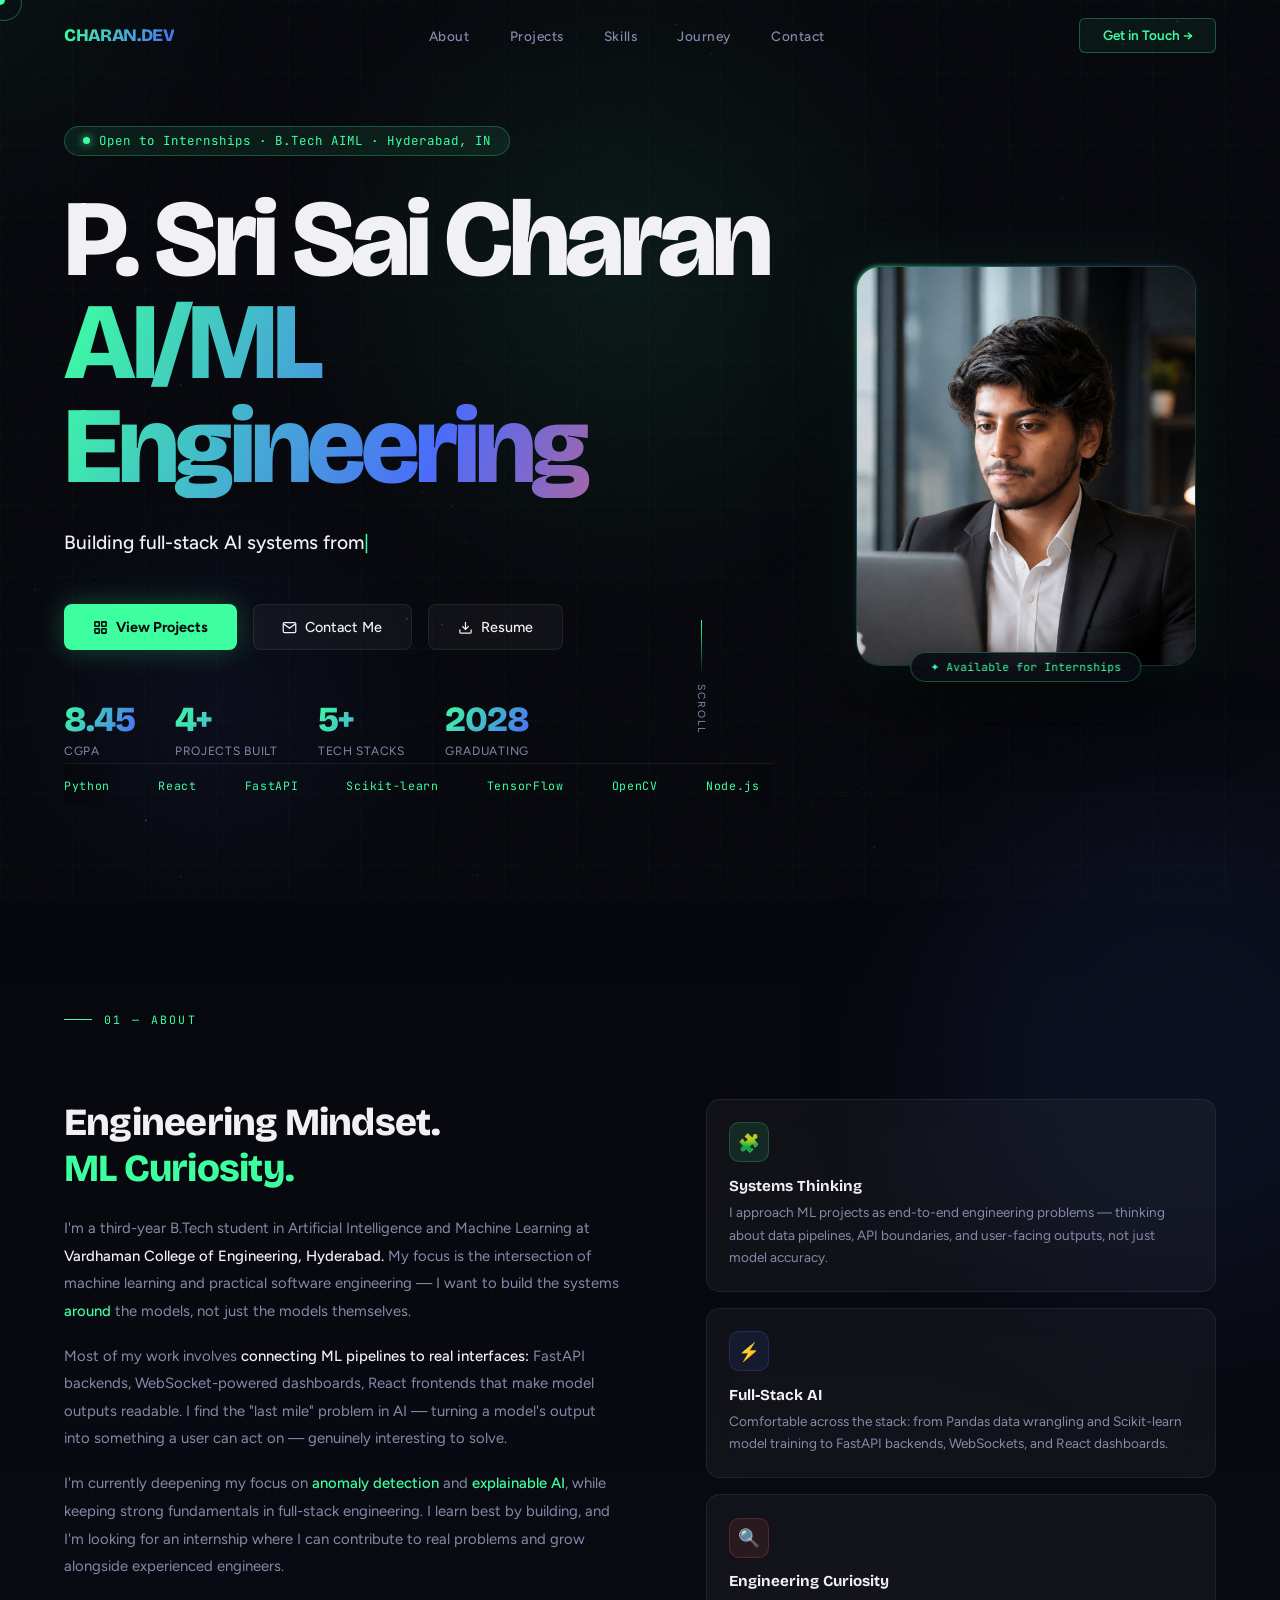
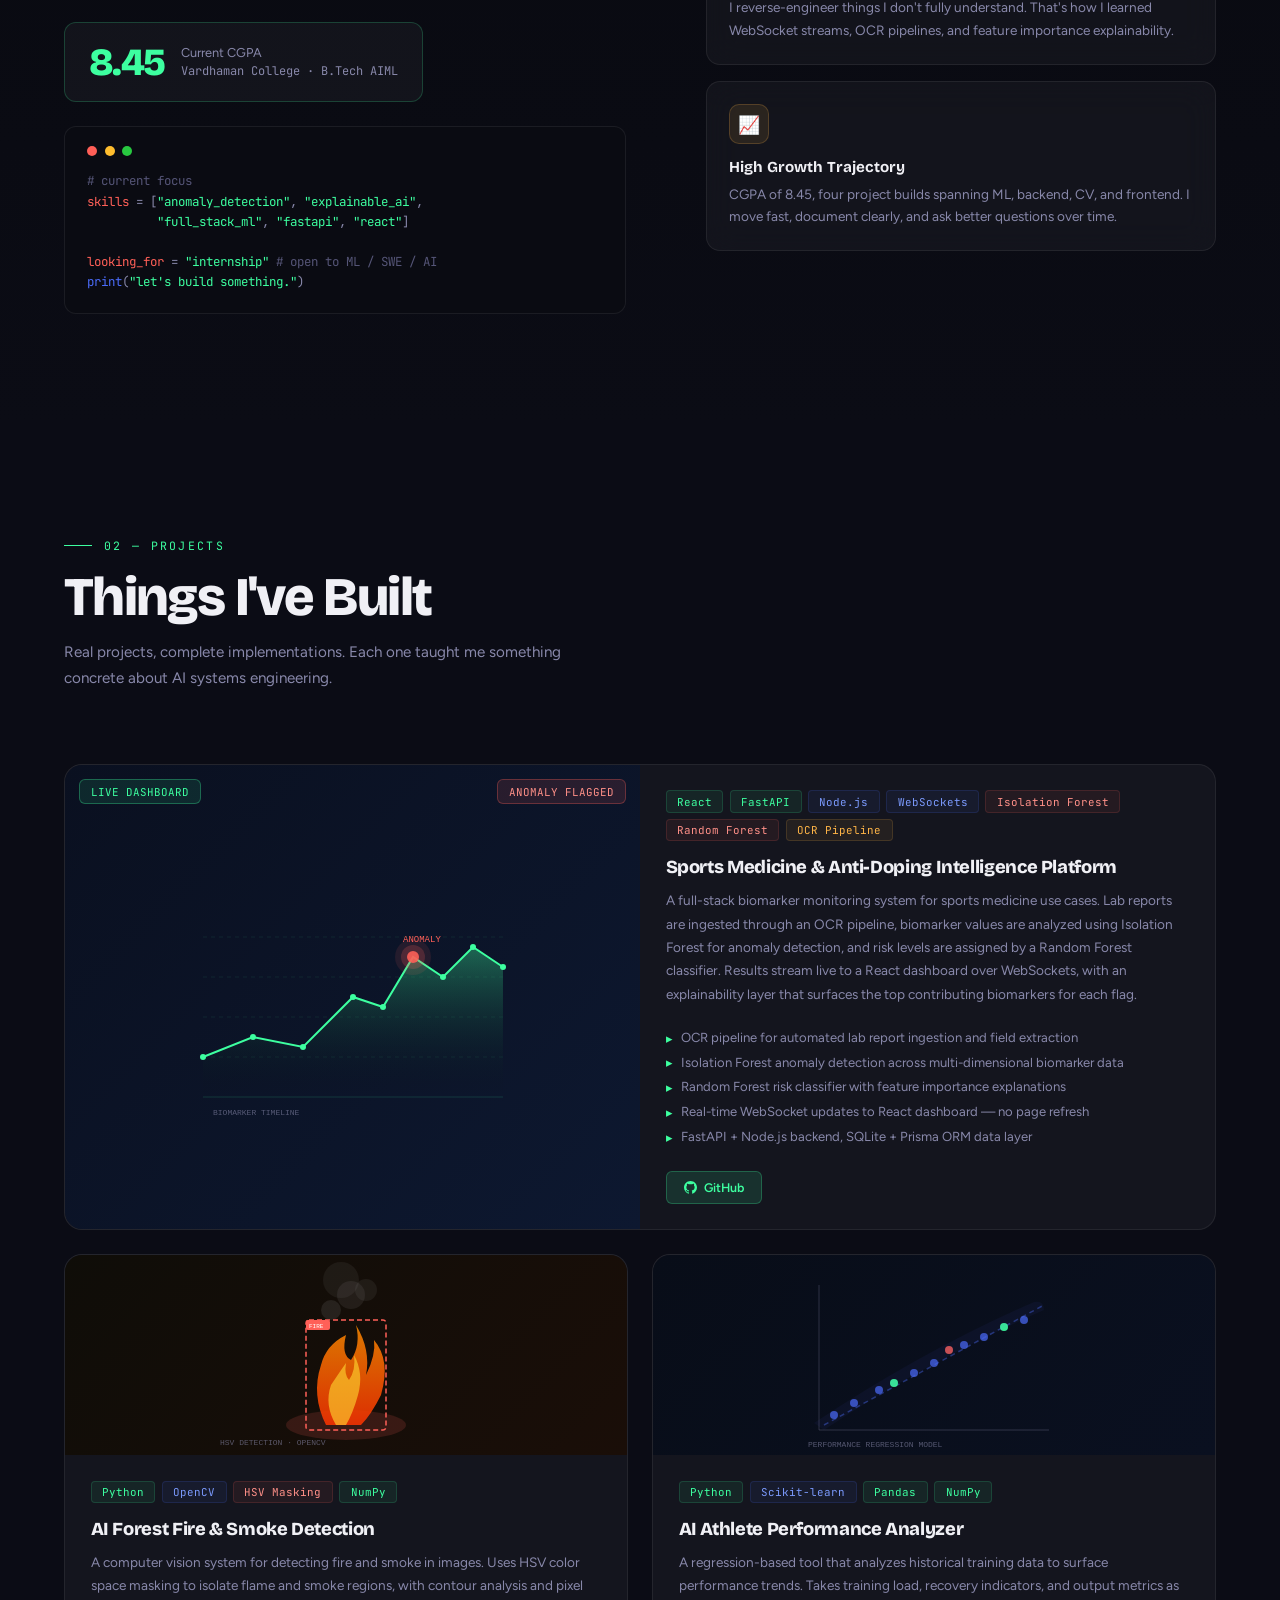
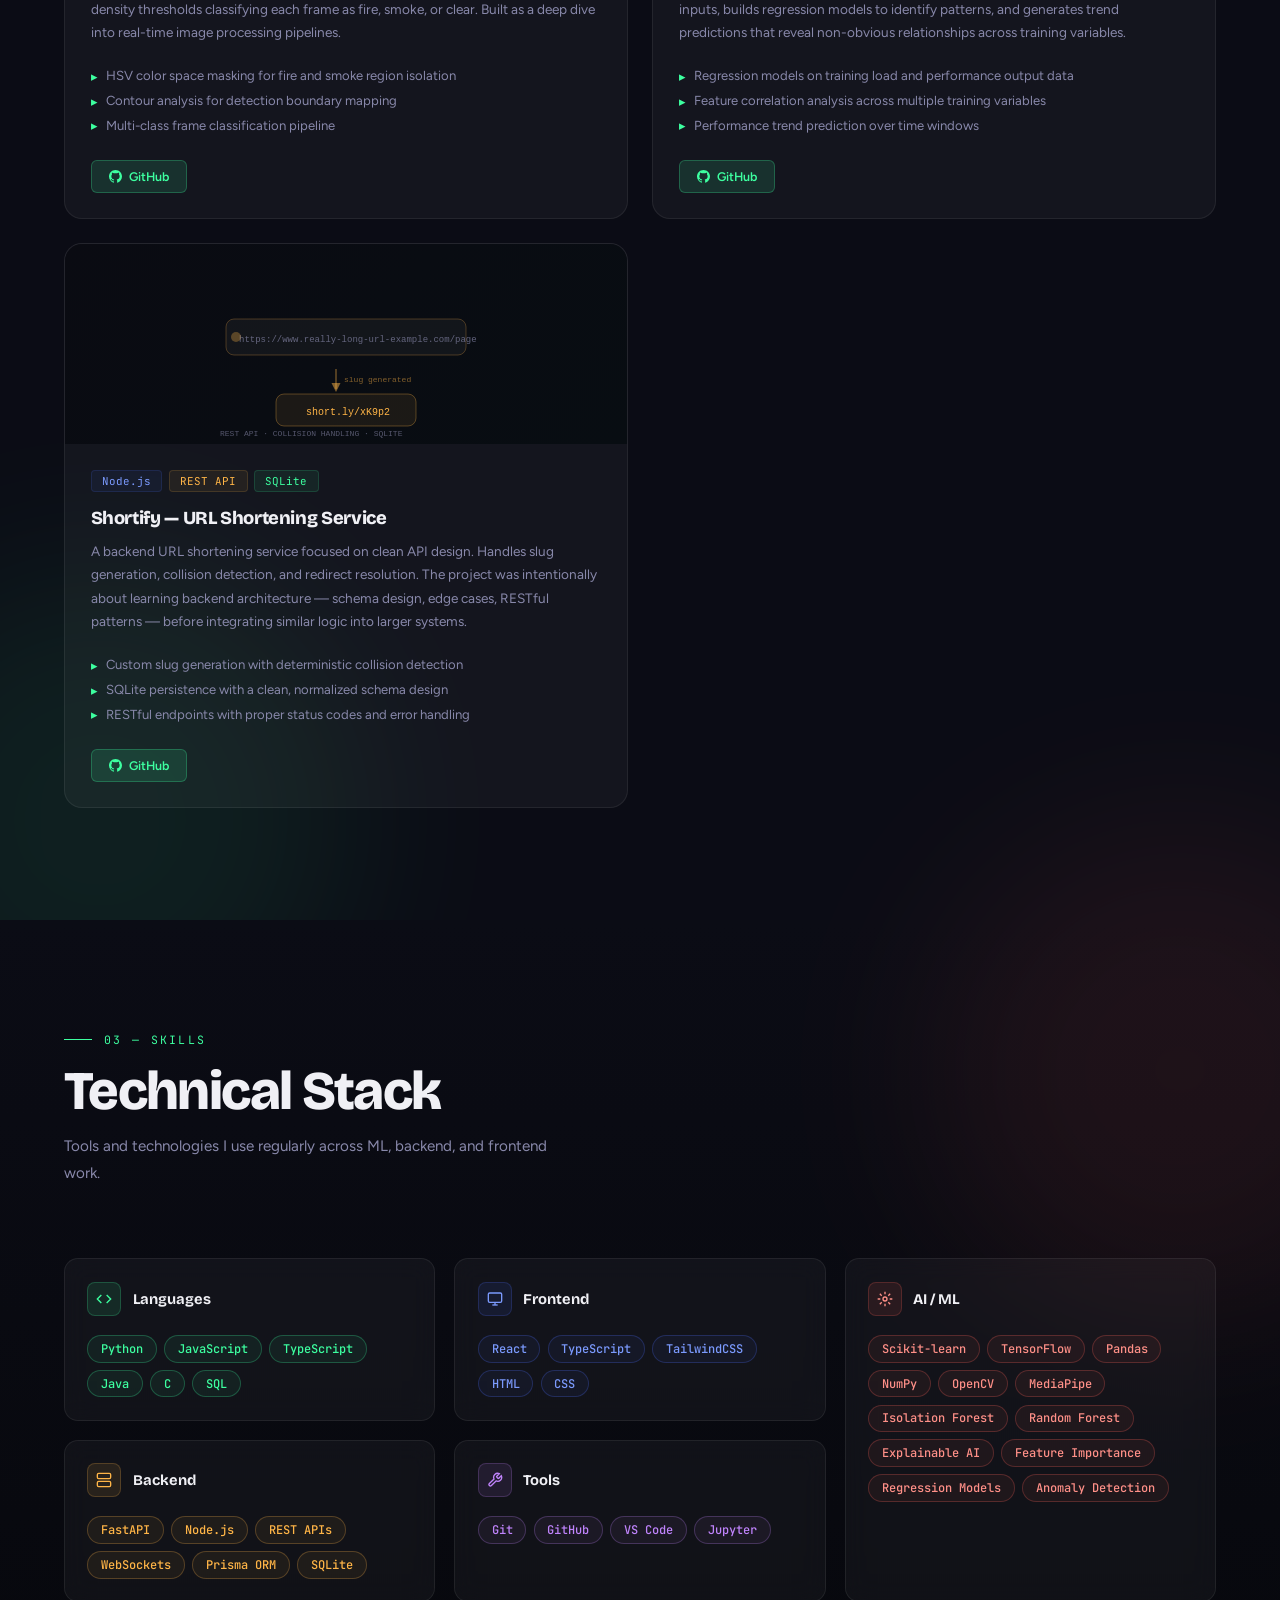
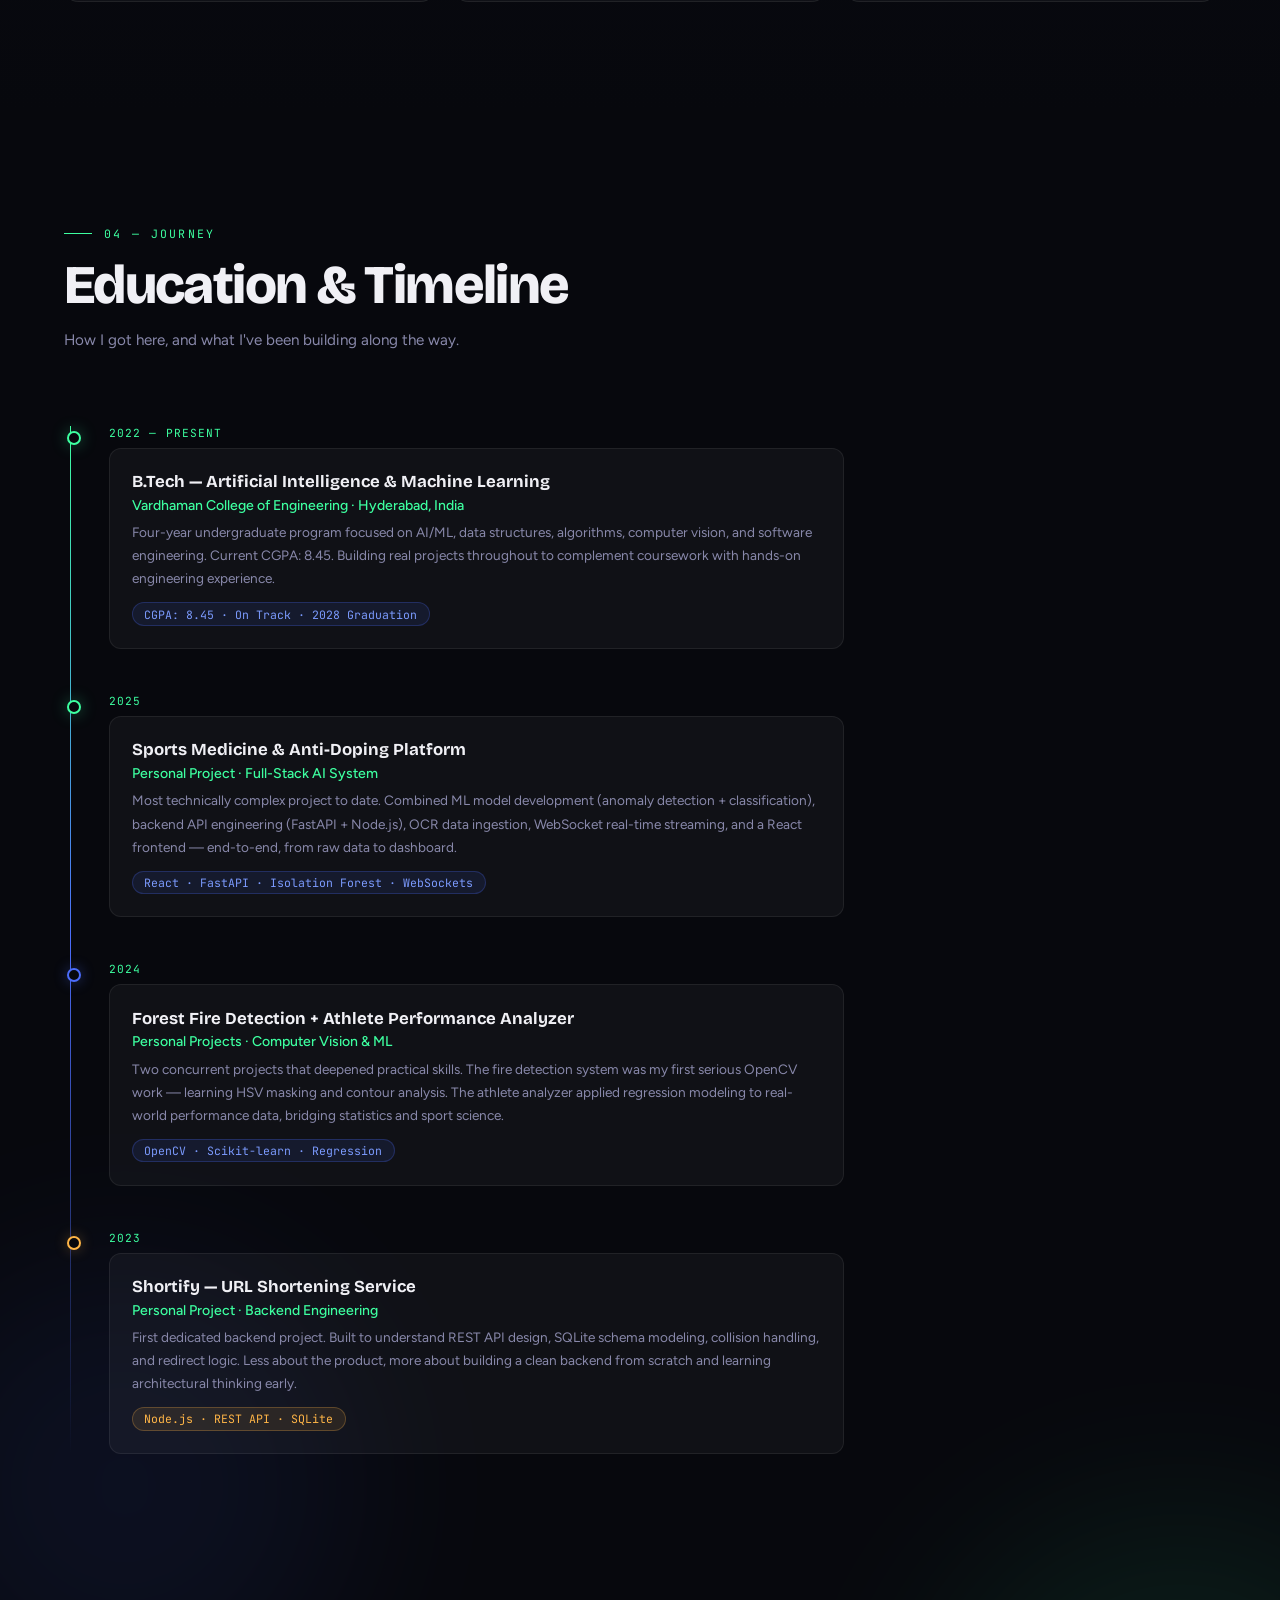
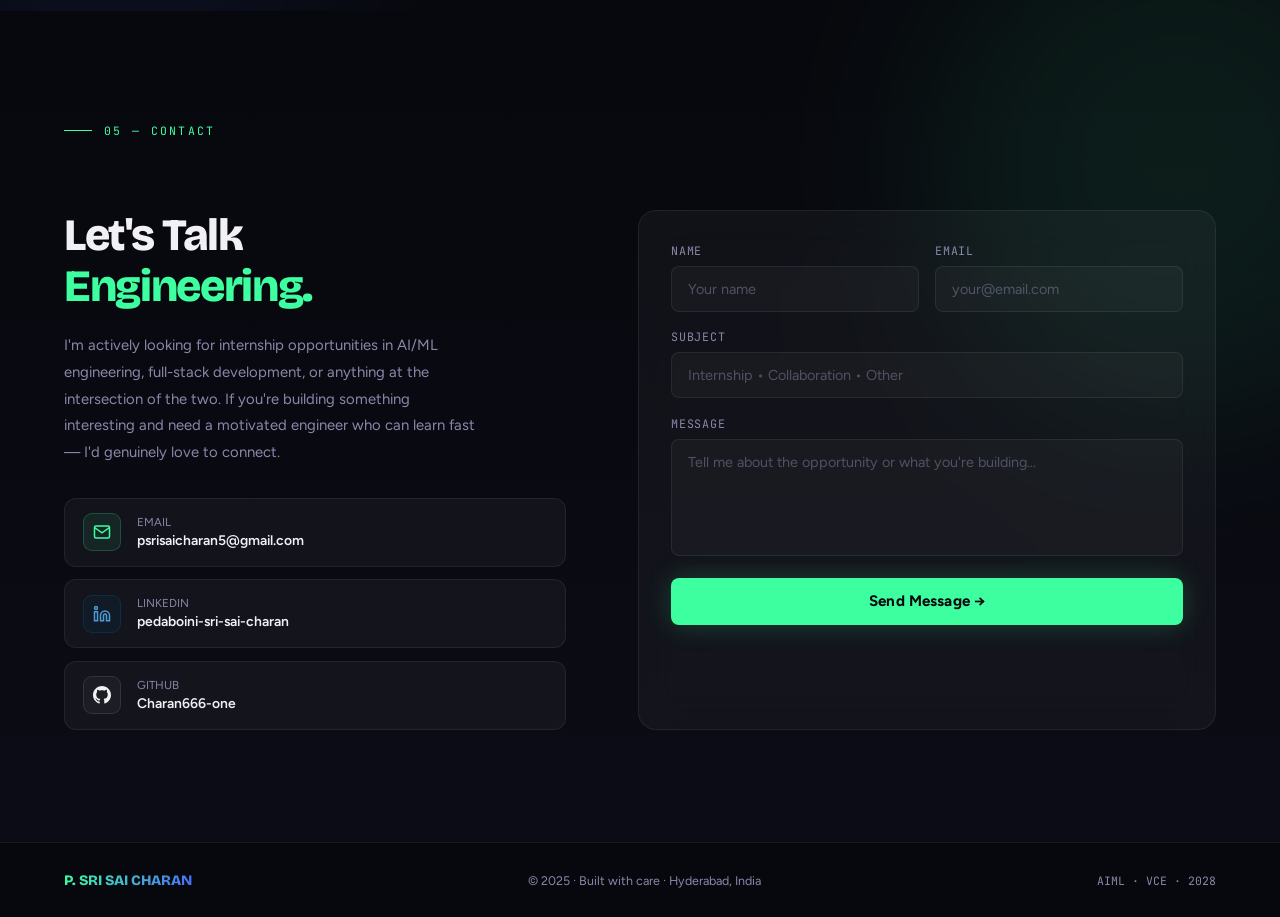
==== portfolio222.html @ d96a98cf "Initial portfolio version" ====
<!DOCTYPE html>
<html lang="en">
<head>
<meta charset="UTF-8">
<meta name="viewport" content="width=device-width, initial-scale=1.0">
<title>P. Sri Sai Charan — AI/ML Engineering Student</title>
<link rel="preconnect" href="https://fonts.googleapis.com">
<link rel="preconnect" href="https://fonts.gstatic.com" crossorigin>
<link href="https://fonts.googleapis.com/css2?family=Bricolage+Grotesque:opsz,wght@12..96,300;12..96,400;12..96,500;12..96,600;12..96,700;12..96,800&family=Figtree:wght@300;400;500;600&family=JetBrains+Mono:wght@400;500&display=swap" rel="stylesheet">
<style>
/* ── ROOT VARIABLES ── */
:root {
  --bg:        #07080D;
  --bg2:       #0B0C15;
  --bg3:       #0F1120;
  --surface:   rgba(255,255,255,0.04);
  --border:    rgba(255,255,255,0.07);
  --border-h:  rgba(61,255,160,0.3);
  --green:     #3DFFA0;
  --blue:      #4B6CFA;
  --coral:     #FF6058;
  --amber:     #FFB547;
  --text:      #F0F0F5;
  --text2:     #8888AA;
  --font-d:    'Bricolage Grotesque',sans-serif;
  --font-b:    'Figtree',sans-serif;
  --font-m:    'JetBrains Mono',monospace;
}
*, *::before, *::after { margin:0; padding:0; box-sizing:border-box; }
html { scroll-behavior:smooth; }

body {
  background:var(--bg);
  color:var(--text);
  font-family:var(--font-b);
  overflow-x:hidden;
  cursor:none;
  -webkit-font-smoothing:antialiased;
}

/* ── NOISE OVERLAY ── */
body::before {
  content:'';
  position:fixed; inset:0; z-index:1; pointer-events:none;
  opacity:.025;
  background-image:url("data:image/svg+xml,%3Csvg viewBox='0 0 512 512' xmlns='http://www.w3.org/2000/svg'%3E%3Cfilter id='n'%3E%3CfeTurbulence type='fractalNoise' baseFrequency='0.75' numOctaves='4' stitchTiles='stitch'/%3E%3C/filter%3E%3Crect width='100%25' height='100%25' filter='url(%23n)'/%3E%3C/svg%3E");
  background-size:200px 200px;
}

/* ── CURSOR ── */
#cur { position:fixed; width:10px; height:10px; background:var(--green); border-radius:50%; pointer-events:none; z-index:9999; transform:translate(-50%,-50%); transition:width .2s,height .2s,background .2s; mix-blend-mode:screen; }
#cur-ring { position:fixed; width:36px; height:36px; border:1px solid rgba(61,255,160,.35); border-radius:50%; pointer-events:none; z-index:9998; transform:translate(-50%,-50%); transition:width .3s,height .3s,border-color .3s; }
.cur-big #cur { width:16px; height:16px; background:var(--blue); }
.cur-big #cur-ring { width:56px; height:56px; border-color:rgba(75,108,250,.4); }

/* ── PROGRESS ── */
#pb { position:fixed; top:0; left:0; height:2px; background:linear-gradient(90deg,var(--green),var(--blue)); z-index:1000; width:0%; transition:width .1s; }

/* ── CANVAS ── */
#cv { position:fixed; inset:0; z-index:0; pointer-events:none; opacity:.6; }

/* ── GRID BG ── */
.grid-bg {
  position:fixed; inset:0; z-index:0; pointer-events:none;
  background-image:
    linear-gradient(rgba(61,255,160,.025) 1px, transparent 1px),
    linear-gradient(90deg,rgba(61,255,160,.025) 1px, transparent 1px);
  background-size:72px 72px;
}

/* ── NAV ── */
nav {
  position:fixed; top:0; left:0; right:0; z-index:900;
  padding:1.1rem 5vw;
  display:flex; justify-content:space-between; align-items:center;
  transition:background .4s, border-color .4s, backdrop-filter .4s;
  border-bottom:1px solid transparent;
}
nav.s { background:rgba(7,8,13,.75); border-color:var(--border); backdrop-filter:blur(24px); }
.nav-logo {
  font-family:var(--font-d); font-weight:800; font-size:1.1rem; letter-spacing:-.02em;
  background:linear-gradient(120deg,var(--green),var(--blue));
  -webkit-background-clip:text; -webkit-text-fill-color:transparent; background-clip:text;
  position:relative; z-index:1;
}
.nav-links { display:flex; gap:2.5rem; list-style:none; }
.nav-links a {
  color:var(--text2); text-decoration:none; font-size:.85rem; font-weight:500;
  letter-spacing:.04em; transition:color .25s; position:relative;
}
.nav-links a::after { content:''; position:absolute; bottom:-3px; left:0; width:0; height:1px; background:var(--green); transition:width .25s; }
.nav-links a:hover { color:var(--green); }
.nav-links a:hover::after { width:100%; }
.nav-cta {
  padding:.55rem 1.4rem; border-radius:6px;
  border:1px solid rgba(61,255,160,.3);
  color:var(--green); font-size:.85rem; font-weight:600;
  text-decoration:none; transition:all .25s; background:rgba(61,255,160,.06);
}
.nav-cta:hover { background:rgba(61,255,160,.15); box-shadow:0 0 24px rgba(61,255,160,.15); }
.menu-btn {
  display:none; background:var(--surface); border:1px solid var(--border);
  border-radius:8px; padding:.5rem; cursor:none; width:40px; height:40px;
  flex-direction:column; justify-content:center; align-items:center; gap:5px;
}
.menu-btn span { display:block; width:18px; height:1.5px; background:var(--text); transition:all .3s; }
@media(max-width:860px) { .menu-btn{display:flex;} .nav-links,.nav-cta{display:none;} }
.mob-menu {
  display:none; position:fixed; inset:0; background:rgba(7,8,13,.97); z-index:800;
  backdrop-filter:blur(20px); flex-direction:column; justify-content:center; align-items:center; gap:2.5rem;
}
.mob-menu.open { display:flex; }
.mob-menu a { font-family:var(--font-d); font-size:2.2rem; font-weight:700; color:var(--text); text-decoration:none; transition:color .3s; }
.mob-menu a:hover { color:var(--green); }
.mob-close { position:absolute; top:1.5rem; right:1.5rem; background:none; border:none; color:var(--text); font-size:1.5rem; cursor:none; padding:.5rem; }

/* ── HERO ── */

#hero {
  position: relative;
  z-index: 1;
  min-height: 100vh;
  padding: 0 5vw;
  display: flex;
  align-items: center;
  overflow: hidden;
}

.hero-container {
  display: grid;
  grid-template-columns: 1fr 380px;
  align-items: center;
  gap: 4rem;
  width: 100%;
  padding-top: 6rem;
  padding-bottom: 4rem;
}

.hero-left {
  position: relative;
  display: flex;
  flex-direction: column;
}

.hero-right {
  display: flex;
  align-items: center;
  justify-content: center;
  flex-shrink: 0;
}

.hero-photo-wrap {
  position: relative;
  width: 340px;
  height: 400px;
}

.hero-photo {
  width: 100%;
  height: 100%;
  object-fit: cover;
  object-position: top center;
  border-radius: 24px;
  border: 1px solid rgba(61,255,160,.2);
  box-shadow: 0 0 60px rgba(61,255,160,.08), 0 32px 80px rgba(0,0,0,.6);
  display: block;
}

.hero-photo-wrap::before {
  content: '';
  position: absolute;
  inset: -2px;
  border-radius: 26px;
  background: linear-gradient(135deg, rgba(61,255,160,.3), rgba(75,108,250,.2), transparent 60%);
  z-index: -1;
  filter: blur(1px);
}

.photo-badge {
  position: absolute;
  bottom: -16px;
  left: 50%;
  transform: translateX(-50%);
  background: rgba(11,12,21,.9);
  border: 1px solid rgba(61,255,160,.3);
  border-radius: 100px;
  padding: .45rem 1.2rem;
  font-family: var(--font-m);
  font-size: .7rem;
  color: var(--green);
  white-space: nowrap;
  backdrop-filter: blur(16px);
  box-shadow: 0 8px 32px rgba(0,0,0,.4);
}

.photo-corner {
  position: absolute;
  top: -12px;
  right: -12px;
  width: 48px;
  height: 48px;
  border-radius: 12px;
  background: rgba(75,108,250,.15);
  border: 1px solid rgba(75,108,250,.3);
  display: flex;
  align-items: center;
  justify-content: center;
  font-size: 1.3rem;
  backdrop-filter: blur(12px);
  z-index: 2;
}

.hero-orb1 { position:absolute; width:700px; height:700px; border-radius:50%; background:radial-gradient(circle,rgba(61,255,160,.07) 0%,transparent 70%); top:-200px; right:-200px; pointer-events:none; }
.hero-orb2 { position:absolute; width:500px; height:500px; border-radius:50%; background:radial-gradient(circle,rgba(75,108,250,.06) 0%,transparent 70%); bottom:-150px; left:-100px; pointer-events:none; }

.hero-badge {
  display:inline-flex; align-items:center; gap:.6rem;
  background:rgba(61,255,160,.08); border:1px solid rgba(61,255,160,.25);
  border-radius:100px; padding:.35rem 1.1rem; width:fit-content;
  font-size:.78rem; font-family:var(--font-m); letter-spacing:.08em; color:var(--green);
  margin-bottom:2rem;
  opacity:0; animation:fup .7s .2s forwards;
}
.hero-badge .dot { width:7px; height:7px; background:var(--green); border-radius:50%; animation:blink 2s ease-in-out infinite; box-shadow:0 0 8px var(--green); }
@keyframes blink { 0%,100%{opacity:1}50%{opacity:.25} }

.hero-name {
  font-family:var(--font-d); font-weight:800; font-size:clamp(3.2rem,8.5vw,7.5rem);
  line-height:.95; letter-spacing:-.04em;
  opacity:0; animation:fup .8s .4s forwards;
  position:relative;
}
.hero-name .n1 { display:block; color:var(--text); }
.hero-name .n2 {
  display:block;
  background:linear-gradient(110deg,var(--green) 0%,var(--blue) 55%,var(--coral) 100%);
  -webkit-background-clip:text; -webkit-text-fill-color:transparent; background-clip:text;
}

.hero-sub {
  margin-top:1.8rem; font-size:clamp(.95rem,2.2vw,1.2rem);
  color:var(--text2); max-width:560px; line-height:1.7; font-weight:400;
  opacity:0; animation:fup .8s .6s forwards;
}
.hero-sub .typed-wrap { color:var(--text); font-weight:500; }
.cursor-blink { color:var(--green); animation:cblink .8s step-end infinite; }
@keyframes cblink { 0%,100%{opacity:1}50%{opacity:0} }

.hero-ctas {
  margin-top:2.8rem; display:flex; gap:1rem; flex-wrap:wrap;
  opacity:0; animation:fup .8s .8s forwards;
}
.btn-p {
  padding:.8rem 1.8rem; border-radius:8px;
  background:var(--green); color:#07080D; font-weight:700; font-size:.9rem;
  text-decoration:none; border:none; cursor:none;
  transition:transform .25s, box-shadow .25s;
  display:inline-flex; align-items:center; gap:.5rem;
  box-shadow:0 0 28px rgba(61,255,160,.25);
}
.btn-p:hover { transform:translateY(-3px); box-shadow:0 0 48px rgba(61,255,160,.4); }
.btn-o {
  padding:.8rem 1.8rem; border-radius:8px;
  border:1px solid var(--border); color:var(--text); font-weight:500; font-size:.9rem;
  text-decoration:none; cursor:none;
  transition:all .25s; background:var(--surface); backdrop-filter:blur(12px);
  display:inline-flex; align-items:center; gap:.5rem;
}
.btn-o:hover { border-color:rgba(61,255,160,.4); color:var(--green); }

.hero-stats {
  margin-top: 3rem;
  margin-bottom: 3rem;
  display: flex;
  gap: 2.5rem;
  flex-wrap: wrap;
  opacity: 0;
  animation: fup .8s 1s forwards;
  position: relative;
  z-index: 2;
}
.stat-num {
  font-family:var(--font-d); font-size:2.2rem; font-weight:800;
  background:linear-gradient(120deg,var(--green),var(--blue));
  -webkit-background-clip:text; -webkit-text-fill-color:transparent; background-clip:text;
  letter-spacing:-.03em;
}
.stat-lbl { font-size:.75rem; color:var(--text2); margin-top:.2rem; letter-spacing:.06em; text-transform:uppercase; }

/* Tech scroll marquee */
.marquee-wrap {
  position: absolute;
  bottom: 0;
  left: 0;
  right: 0;
  border-top: 1px solid var(--border);
  overflow: hidden;
  padding: .85rem 0;
  background: linear-gradient(to right, var(--bg) 0%, transparent 8%, transparent 92%, var(--bg) 100%);
  opacity: 0;
  animation: fup .8s 1.3s forwards;
  z-index: 2;
}
.marquee-track {
  display:flex; gap:3rem; width:max-content;
  animation:marquee 28s linear infinite;
}
.marquee-track span {
  font-family:var(--font-m); font-size:.72rem; color:var(--text2);
  letter-spacing:.06em; white-space:nowrap;
}
.marquee-track span b { color:var(--green); font-weight:400; }
@keyframes marquee { from{transform:translateX(0)} to{transform:translateX(-50%)} }

/* Hero scroll indicator */
.scroll-hint {
  position:absolute; bottom:4.5rem; right:5vw;
  display:flex; flex-direction:column; align-items:center; gap:.5rem;
  opacity:0; animation:fup .8s 1.6s forwards;
}
.scroll-line { width:1px; height:56px; background:linear-gradient(to bottom,var(--green),transparent); animation:sline 2.2s ease-in-out infinite; }
@keyframes sline { 0%{transform:scaleY(0);transform-origin:top}50%{transform:scaleY(1);transform-origin:top}51%{transform:scaleY(1);transform-origin:bottom}100%{transform:scaleY(0);transform-origin:bottom} }
.scroll-txt { font-size:.65rem; color:var(--text2); letter-spacing:.2em; writing-mode:vertical-rl; }

@keyframes fup { from{opacity:0;transform:translateY(28px)} to{opacity:1;transform:translateY(0)} }

/* ── SECTIONS ── */
section { position:relative; z-index:1; padding:7rem 5vw; }
.sec-tag {
  font-family:var(--font-m); font-size:.72rem; color:var(--green);
  letter-spacing:.2em; text-transform:uppercase; margin-bottom:1rem;
  display:flex; align-items:center; gap:.75rem;
}
.sec-tag::before { content:''; display:block; width:28px; height:1px; background:var(--green); }
.sec-title {
  font-family:var(--font-d); font-size:clamp(2rem,5vw,3.4rem);
  font-weight:800; letter-spacing:-.03em; line-height:1.05; margin-bottom:.8rem;
}
.sec-sub { color:var(--text2); font-size:.95rem; max-width:520px; line-height:1.75; }

/* Reveal */
.rv { opacity:0; transform:translateY(36px); transition:opacity .75s,transform .75s; }
.rv.on { opacity:1; transform:translateY(0); }
.rv-d1{transition-delay:.1s} .rv-d2{transition-delay:.2s} .rv-d3{transition-delay:.3s} .rv-d4{transition-delay:.4s}

/* ── ABOUT ── */
#about { background:linear-gradient(180deg,var(--bg) 0%,var(--bg2) 100%); }
.about-layout { display:grid; grid-template-columns:1.1fr 1fr; gap:5rem; align-items:start; margin-top:4.5rem; }
.about-copy { }
.about-copy h2 {
  font-family:var(--font-d); font-size:clamp(1.7rem,3.5vw,2.4rem);
  font-weight:800; line-height:1.2; margin-bottom:1.5rem; letter-spacing:-.02em;
}
.about-copy p { color:var(--text2); line-height:1.85; margin-bottom:1.1rem; font-size:.93rem; }
.about-copy p span { color:var(--text); font-weight:500; }
.about-copy p em { color:var(--green); font-style:normal; font-weight:500; }
.cgpa-chip {
  display:inline-flex; align-items:center; gap:1rem; margin-top:1.5rem;
  background:var(--surface); border:1px solid rgba(61,255,160,.2);
  border-radius:12px; padding:1rem 1.5rem;
}
.cgpa-num { font-family:var(--font-d); font-size:2.4rem; font-weight:800; color:var(--green); letter-spacing:-.04em; }
.cgpa-info { }
.cgpa-lbl { font-size:.8rem; color:var(--text2); }
.cgpa-sub { font-size:.75rem; color:var(--text2); margin-top:.15rem; font-family:var(--font-m); }

.about-cards { display:flex; flex-direction:column; gap:1rem; }
.about-card {
  background:var(--surface); border:1px solid var(--border); border-radius:14px;
  padding:1.4rem; backdrop-filter:blur(16px);
  transition:border-color .3s, transform .3s;
}
.about-card:hover { border-color:var(--border-h); transform:translateX(5px); }
.ac-icon {
  width:40px; height:40px; border-radius:10px; display:flex; align-items:center; justify-content:center;
  margin-bottom:.9rem; font-size:1.1rem;
}
.about-card h3 { font-family:var(--font-d); font-size:.95rem; font-weight:700; margin-bottom:.4rem; }
.about-card p { color:var(--text2); font-size:.85rem; line-height:1.65; }

/* Terminal block */
.terminal {
  background:#0A0B12; border:1px solid var(--border); border-radius:12px;
  padding:1.2rem 1.4rem; font-family:var(--font-m); font-size:.78rem;
  margin-top:1.5rem;
}
.term-bar { display:flex; gap:.45rem; margin-bottom:1rem; }
.term-dot { width:10px; height:10px; border-radius:50%; }
.term-line { color:var(--text2); margin:.2rem 0; }
.term-line .kw { color:#FF6058; }
.term-line .fn { color:#4B6CFA; }
.term-line .str { color:var(--green); }
.term-line .cm { color:#555577; }
.term-line .hl { color:var(--amber); }

/* ── PROJECTS ── */
#projects { background:var(--bg2); }
.proj-grid { margin-top:4.5rem; display:grid; grid-template-columns:1fr 1fr; gap:1.5rem; }
.proj-card {
  background:var(--surface); border:1px solid var(--border); border-radius:18px;
  overflow:hidden; transition:transform .4s cubic-bezier(.25,.46,.45,.94), border-color .4s, box-shadow .4s;
  cursor:default; display:flex; flex-direction:column;
}
.proj-card:hover {
  transform:translateY(-6px);
  border-color:rgba(61,255,160,.25);
  box-shadow:0 24px 64px rgba(0,0,0,.5), 0 0 32px rgba(61,255,160,.06);
}
.proj-card.feat {
  grid-column:span 2;
  display:grid; grid-template-columns:1fr 1fr;
}
.proj-card.feat .proj-body { display:flex; flex-direction:column; justify-content:space-between; }

/* Project visual panels */
.proj-vis {
  position:relative; min-height:200px; overflow:hidden;
  display:flex; align-items:center; justify-content:center;
}
.proj-vis svg { position:absolute; }
.pv-feat { min-height:100%; }

/* Accent bar on bottom */
.proj-card::after {
  content:''; position:absolute; bottom:0; left:0; right:0; height:2px;
  background:linear-gradient(90deg,var(--green),var(--blue));
  transform:scaleX(0); transform-origin:left; transition:transform .4s;
}
.proj-card { position:relative; }
.proj-card:hover::after { transform:scaleX(1); }

.proj-body { padding:1.6rem; flex:1; display:flex; flex-direction:column; }
.proj-tags { display:flex; flex-wrap:wrap; gap:.4rem; margin-bottom:.9rem; }
.tag {
  padding:.2rem .65rem; border-radius:4px; font-size:.68rem; font-family:var(--font-m);
  background:rgba(61,255,160,.07); color:var(--green); border:1px solid rgba(61,255,160,.15);
}
.tag.blue { background:rgba(75,108,250,.07); color:#7B9AFD; border-color:rgba(75,108,250,.15); }
.tag.coral { background:rgba(255,96,88,.07); color:#FF9088; border-color:rgba(255,96,88,.15); }
.tag.amber { background:rgba(255,181,71,.07); color:#FFB547; border-color:rgba(255,181,71,.15); }
.proj-title { font-family:var(--font-d); font-size:1.15rem; font-weight:800; margin-bottom:.65rem; line-height:1.25; letter-spacing:-.02em; }
.proj-desc { color:var(--text2); font-size:.85rem; line-height:1.72; margin-bottom:1.2rem; flex:1; }
.proj-feats { list-style:none; margin-bottom:1.4rem; }
.proj-feats li { font-size:.82rem; color:var(--text2); padding:.28rem 0; display:flex; align-items:flex-start; gap:.5rem; }
.proj-feats li::before { content:'▸'; color:var(--green); flex-shrink:0; margin-top:.05rem; }
.proj-links { display:flex; gap:.7rem; margin-top:auto; }
.pl-p {
  padding:.48rem 1.1rem; border-radius:6px; font-size:.78rem; font-weight:600;
  background:rgba(61,255,160,.12); color:var(--green); border:1px solid rgba(61,255,160,.25);
  text-decoration:none; display:inline-flex; align-items:center; gap:.4rem; transition:all .25s;
}
.pl-p:hover { background:rgba(61,255,160,.22); box-shadow:0 0 20px rgba(61,255,160,.2); }
.pl-s {
  padding:.48rem 1.1rem; border-radius:6px; font-size:.78rem; font-weight:500;
  border:1px solid var(--border); color:var(--text2); text-decoration:none;
  display:inline-flex; align-items:center; gap:.4rem; transition:all .25s;
  background:var(--surface);
}
.pl-s:hover { border-color:rgba(61,255,160,.3); color:var(--green); }

/* ── SKILLS ── */
#skills { background:linear-gradient(180deg,var(--bg2) 0%,var(--bg) 100%); }
.skills-bento { margin-top:4.5rem; display:grid; grid-template-columns:repeat(3,1fr); gap:1.2rem; }
.sk-card {
  background:var(--surface); border:1px solid var(--border); border-radius:14px;
  padding:1.4rem; transition:border-color .3s; backdrop-filter:blur(12px);
}
.sk-card:hover { border-color:rgba(61,255,160,.2); }
.sk-card:nth-child(3) { grid-row:span 2; }
.sk-hdr { display:flex; align-items:center; gap:.7rem; margin-bottom:1.2rem; }
.sk-icon { width:34px; height:34px; border-radius:8px; display:flex; align-items:center; justify-content:center; font-size:.95rem; flex-shrink:0; }
.sk-title { font-family:var(--font-d); font-weight:700; font-size:.92rem; }
.pills { display:flex; flex-wrap:wrap; gap:.45rem; }
.pill {
  padding:.3rem .8rem; border-radius:100px; font-size:.75rem; font-weight:500;
  font-family:var(--font-m); border:1px solid; transition:all .25s; cursor:default;
}
.pg { color:var(--green); border-color:rgba(61,255,160,.25); background:rgba(61,255,160,.06); }
.pg:hover { background:rgba(61,255,160,.15); box-shadow:0 0 14px rgba(61,255,160,.15); }
.pb { color:#7B9AFD; border-color:rgba(75,108,250,.25); background:rgba(75,108,250,.06); }
.pb:hover { background:rgba(75,108,250,.15); box-shadow:0 0 14px rgba(75,108,250,.15); }
.pc { color:#FF9088; border-color:rgba(255,96,88,.25); background:rgba(255,96,88,.06); }
.pc:hover { background:rgba(255,96,88,.15); box-shadow:0 0 14px rgba(255,96,88,.15); }
.pa { color:#FFB547; border-color:rgba(255,181,71,.25); background:rgba(255,181,71,.06); }
.pa:hover { background:rgba(255,181,71,.15); }
.pp { color:#C084FC; border-color:rgba(192,132,252,.25); background:rgba(192,132,252,.06); }
.pp:hover { background:rgba(192,132,252,.15); }

/* ── JOURNEY ── */
#journey { background:var(--bg); }
.timeline { position:relative; margin-top:4.5rem; padding-left:2.8rem; max-width:780px; }
.timeline::before { content:''; position:absolute; left:.4rem; top:0; bottom:0; width:1px; background:linear-gradient(to bottom,var(--green),var(--blue),transparent); }
.tl-item { position:relative; margin-bottom:2.8rem; }
.tl-dot {
  position:absolute; left:-2.6rem; top:.35rem;
  width:14px; height:14px; border-radius:50%; background:var(--bg);
  border:2px solid var(--green); box-shadow:0 0 16px rgba(61,255,160,.35);
  transition:box-shadow .3s;
}
.tl-item:hover .tl-dot { box-shadow:0 0 32px rgba(61,255,160,.6); }
.tl-date { font-family:var(--font-m); font-size:.7rem; color:var(--green); letter-spacing:.1em; margin-bottom:.5rem; }
.tl-card {
  background:var(--surface); border:1px solid var(--border); border-radius:12px;
  padding:1.4rem; transition:border-color .3s, transform .3s;
}
.tl-item:hover .tl-card { border-color:rgba(61,255,160,.22); transform:translateX(5px); }
.tl-title { font-family:var(--font-d); font-weight:700; font-size:1.05rem; margin-bottom:.3rem; }
.tl-org { color:var(--green); font-size:.88rem; font-weight:500; margin-bottom:.45rem; }
.tl-desc { color:var(--text2); font-size:.85rem; line-height:1.7; }
.tl-badge {
  display:inline-block; margin-top:.75rem;
  padding:.2rem .7rem; border-radius:100px; font-size:.72rem; font-family:var(--font-m);
  background:rgba(75,108,250,.1); border:1px solid rgba(75,108,250,.25); color:#7B9AFD;
}

/* ── CONTACT ── */
#contact { background:linear-gradient(180deg,var(--bg) 0%,var(--bg2) 100%); }
.contact-layout { display:grid; grid-template-columns:1fr 1.15fr; gap:4.5rem; margin-top:4.5rem; }
.contact-info h2 { font-family:var(--font-d); font-size:clamp(1.8rem,3.8vw,2.8rem); font-weight:800; letter-spacing:-.03em; line-height:1.15; margin-bottom:1.2rem; }
.contact-info h2 em { font-style:normal; color:var(--green); }
.contact-info p { color:var(--text2); line-height:1.8; margin-bottom:2rem; font-size:.93rem; max-width:420px; }
.socials { display:flex; flex-direction:column; gap:.8rem; }
.soc-link {
  display:flex; align-items:center; gap:1rem; padding:.9rem 1.1rem;
  border-radius:12px; background:var(--surface); border:1px solid var(--border);
  text-decoration:none; color:var(--text); transition:all .25s;
}
.soc-link:hover { border-color:rgba(61,255,160,.3); box-shadow:0 0 24px rgba(61,255,160,.07); transform:translateX(4px); }
.soc-icon { width:38px; height:38px; border-radius:9px; display:flex; align-items:center; justify-content:center; flex-shrink:0; }
.soc-lbl { font-size:.72rem; color:var(--text2); line-height:1; }
.soc-val { font-weight:600; font-size:.87rem; margin-top:.2rem; }
.contact-form {
  background:var(--surface); border:1px solid var(--border);
  border-radius:18px; padding:2rem; backdrop-filter:blur(20px);
}
.form-row { display:grid; grid-template-columns:1fr 1fr; gap:1rem; }
.fg { margin-bottom:1.1rem; }
.fg label { display:block; font-size:.73rem; color:var(--text2); margin-bottom:.45rem; letter-spacing:.06em; text-transform:uppercase; font-family:var(--font-m); }
.fg input, .fg textarea {
  width:100%; padding:.8rem 1rem;
  background:rgba(255,255,255,.03); border:1px solid var(--border);
  border-radius:8px; color:var(--text); font-family:var(--font-b); font-size:.9rem;
  transition:border-color .25s, box-shadow .25s; outline:none; resize:none;
}
.fg input:focus, .fg textarea:focus {
  border-color:rgba(61,255,160,.4); box-shadow:0 0 0 3px rgba(61,255,160,.07);
}
.fg input::placeholder, .fg textarea::placeholder { color:rgba(136,136,170,.5); }
.form-submit {
  width:100%; padding:.9rem; border:none; border-radius:8px;
  background:var(--green); color:#07080D; font-weight:700; font-size:.95rem;
  cursor:none; transition:all .25s; font-family:var(--font-b);
  box-shadow:0 0 28px rgba(61,255,160,.2); letter-spacing:.01em;
}
.form-submit:hover { transform:translateY(-2px); box-shadow:0 0 48px rgba(61,255,160,.35); }

/* ── FOOTER ── */
footer {
  position:relative; z-index:1; padding:1.8rem 5vw;
  border-top:1px solid var(--border); display:flex;
  justify-content:space-between; align-items:center; flex-wrap:wrap; gap:1rem;
}
.ft-logo { font-family:var(--font-d); font-weight:800; font-size:.9rem; background:linear-gradient(120deg,var(--green),var(--blue)); -webkit-background-clip:text; -webkit-text-fill-color:transparent; background-clip:text; }
.ft-txt { font-size:.78rem; color:var(--text2); }
.ft-mono { font-size:.72rem; color:var(--text2); font-family:var(--font-m); }

/* ── GLOW BLOBS ── */
.blob { position:absolute; border-radius:50%; pointer-events:none; filter:blur(90px); opacity:.08; }

/* ── SPOTLIGHT ── */
.spl { position:fixed; pointer-events:none; z-index:0; width:500px; height:500px; border-radius:50%; background:radial-gradient(circle,rgba(61,255,160,.035) 0%,transparent 70%); transform:translate(-50%,-50%); transition:left .1s,top .1s; }

/* ── RESPONSIVE ── */
@media(max-width:900px) {
  section { padding:5rem 5vw 4rem; }
  #hero { padding: 0 5vw; }
  .hero-container { grid-template-columns: 1fr; padding-top: 7rem; gap: 2rem; }
  .hero-right { order: -1; }
  .hero-photo-wrap { width: 120px; height: 140px; }
  .about-layout,.proj-grid,.contact-layout { grid-template-columns:1fr; }
  .proj-card.feat { grid-column:span 1; grid-template-columns:1fr; }
  .skills-bento { grid-template-columns:1fr 1fr; }
  .sk-card:nth-child(3) { grid-row:span 1; }
  .hero-stats { gap:2rem; }
  .timeline { padding-left:2rem; }
  .tl-dot { left:-2.2rem; }
  footer { flex-direction:column; text-align:center; }
}
@media(max-width:560px) {
  .hero-ctas,.form-row { flex-direction:column; }
  .btn-p,.btn-o { width:100%; justify-content:center; }
  .skills-bento { grid-template-columns:1fr; }
  .hero-name { font-size:clamp(2.6rem,14vw,3.5rem); }
}
</style>
</head>
<body>

<!-- CURSOR -->
<div id="cur"></div>
<div id="cur-ring"></div>
<div id="pb"></div>
<canvas id="cv"></canvas>
<div class="grid-bg"></div>
<div class="spl" id="spl"></div>

<!-- NAV -->
<nav id="nav">
  <div class="nav-logo">CHARAN.DEV</div>
  <ul class="nav-links">
    <li><a href="#about">About</a></li>
    <li><a href="#projects">Projects</a></li>
    <li><a href="#skills">Skills</a></li>
    <li><a href="#journey">Journey</a></li>
    <li><a href="#contact">Contact</a></li>
  </ul>
  <a href="mailto:psrisaicharan5@gmail.com" class="nav-cta">Get in Touch →</a>
  <button class="menu-btn" onclick="toggleMob()" aria-label="Menu"><span></span><span></span><span></span></button>
</nav>

<!-- MOBILE MENU -->
<div class="mob-menu" id="mobMenu">
  <button class="mob-close" onclick="toggleMob()">✕</button>
  <a href="#about" onclick="toggleMob()">About</a>
  <a href="#projects" onclick="toggleMob()">Projects</a>
  <a href="#skills" onclick="toggleMob()">Skills</a>
  <a href="#journey" onclick="toggleMob()">Journey</a>
  <a href="#contact" onclick="toggleMob()">Contact</a>
</div>

<!-- ════════════════════════ HERO ════════════════════════ -->
<!-- ════════════════════════ HERO ════════════════════════ -->
<section id="hero">
  <div class="hero-container">

    <!-- LEFT -->
    <div class="hero-left">
      <div class="hero-orb1"></div>
      <div class="hero-orb2"></div>

      <div class="hero-badge">
        <div class="dot"></div>Open to Internships · B.Tech AIML · Hyderabad, IN
      </div>

      <h1 class="hero-name">
        <span class="n1">P. Sri Sai Charan</span>
        <span class="n2">AI/ML Engineering</span>
      </h1>

      <p class="hero-sub">
        <span class="typed-wrap">
          <span id="typed"></span><span class="cursor-blink">|</span>
        </span>
      </p>

      <div class="hero-ctas">
        <a href="#projects" class="btn-p">
          <svg width="15" height="15" viewBox="0 0 24 24" fill="none" stroke="currentColor" stroke-width="2.5"><rect x="3" y="3" width="7" height="7" rx="1"/><rect x="14" y="3" width="7" height="7" rx="1"/><rect x="3" y="14" width="7" height="7" rx="1"/><rect x="14" y="14" width="7" height="7" rx="1"/></svg>
          View Projects
        </a>
        <a href="#contact" class="btn-o">
          <svg width="15" height="15" viewBox="0 0 24 24" fill="none" stroke="currentColor" stroke-width="2"><path d="M4 4h16c1.1 0 2 .9 2 2v12c0 1.1-.9 2-2 2H4c-1.1 0-2-.9-2-2V6c0-1.1.9-2 2-2z"/><polyline points="22,6 12,13 2,6"/></svg>
          Contact Me
        </a>
        <a href="./Resume.pdf" class="btn-o" download>
          <svg width="15" height="15" viewBox="0 0 24 24" fill="none" stroke="currentColor" stroke-width="2"><path d="M21 15v4a2 2 0 0 1-2 2H5a2 2 0 0 1-2-2v-4"/><polyline points="7 10 12 15 17 10"/><line x1="12" y1="15" x2="12" y2="3"/></svg>
          Resume
        </a>
      </div>

      <div class="hero-stats">
        <div class="stat"><div class="stat-num">8.45</div><div class="stat-lbl">CGPA</div></div>
        <div class="stat"><div class="stat-num">4+</div><div class="stat-lbl">Projects Built</div></div>
        <div class="stat"><div class="stat-num">5+</div><div class="stat-lbl">Tech Stacks</div></div>
        <div class="stat"><div class="stat-num">2028</div><div class="stat-lbl">Graduating</div></div>
      </div>

  <!-- MARQUEE — bottom of hero only -->
  <div class="marquee-wrap">
    <div class="marquee-track" id="mq">
      <span><b>Python</b></span><span><b>React</b></span><span><b>FastAPI</b></span>
      <span><b>Scikit-learn</b></span><span><b>TensorFlow</b></span><span><b>OpenCV</b></span>
      <span><b>Node.js</b></span><span><b>TypeScript</b></span><span><b>WebSockets</b></span>
      <span><b>Isolation Forest</b></span><span><b>Explainable AI</b></span><span><b>Pandas</b></span>
      <span><b>NumPy</b></span><span><b>MediaPipe</b></span><span><b>Prisma ORM</b></span>
      <span><b>SQLite</b></span><span>·</span>
      <span><b>Python</b></span><span><b>React</b></span><span><b>FastAPI</b></span>
      <span><b>Scikit-learn</b></span><span><b>TensorFlow</b></span><span><b>OpenCV</b></span>
      <span><b>Node.js</b></span><span><b>TypeScript</b></span><span><b>WebSockets</b></span>
      <span><b>Isolation Forest</b></span><span><b>Explainable AI</b></span><span><b>Pandas</b></span>
      <span><b>NumPy</b></span><span><b>MediaPipe</b></span><span><b>Prisma ORM</b></span>
      <span><b>SQLite</b></span>
    </div>
  </div>

      <div class="scroll-hint">
        <div class="scroll-line"></div>
        <span class="scroll-txt">SCROLL</span>
      </div>
    </div>

    <!-- RIGHT — PHOTO ONLY HERE, NOWHERE ELSE -->
    <div class="hero-right">
      <div class="hero-photo-wrap">
          <img src="Profile.jpeg" alt="Sri Sai Charan" class="hero-photo">
        <div class="photo-badge">✦ Available for Internships</div>
      </div>
    </div>

  </div>
</section>

<!-- ════════════════════════ ABOUT ════════════════════════ -->
<section id="about">
  <div class="blob" style="width:500px;height:500px;background:var(--blue);top:-100px;right:-150px;"></div>
  <div class="sec-tag rv">01 — About</div>
  <div class="about-layout">
    <div class="about-copy">
      <h2 class="rv">Engineering Mindset.<br><span style="color:var(--green)">ML Curiosity.</span></h2>
      <p class="rv rv-d1">I'm a third-year B.Tech student in Artificial Intelligence and Machine Learning at <span>Vardhaman College of Engineering, Hyderabad.</span> My focus is the intersection of machine learning and practical software engineering — I want to build the systems <em>around</em> the models, not just the models themselves.</p>
      <p class="rv rv-d2">Most of my work involves <span>connecting ML pipelines to real interfaces:</span> FastAPI backends, WebSocket-powered dashboards, React frontends that make model outputs readable. I find the "last mile" problem in AI — turning a model's output into something a user can act on — genuinely interesting to solve.</p>
      <p class="rv rv-d3">I'm currently deepening my focus on <em>anomaly detection</em> and <em>explainable AI</em>, while keeping strong fundamentals in full-stack engineering. I learn best by building, and I'm looking for an internship where I can contribute to real problems and grow alongside experienced engineers.</p>
      <div class="cgpa-chip rv rv-d4">
        <div class="cgpa-num">8.45</div>
        <div class="cgpa-info">
          <div class="cgpa-lbl">Current CGPA</div>
          <div class="cgpa-sub">Vardhaman College · B.Tech AIML</div>
        </div>
      </div>
      <div class="terminal rv rv-d4">
        <div class="term-bar">
          <div class="term-dot" style="background:#FF5F57"></div>
          <div class="term-dot" style="background:#FFBD2E"></div>
          <div class="term-dot" style="background:#28C840"></div>
        </div>
        <div class="term-line"><span class="cm"># current focus</span></div>
        <div class="term-line"><span class="kw">skills</span> = [<span class="str">"anomaly_detection"</span>, <span class="str">"explainable_ai"</span>,</div>
        <div class="term-line">&nbsp;&nbsp;&nbsp;&nbsp;&nbsp;&nbsp;&nbsp;&nbsp;&nbsp;&nbsp;<span class="str">"full_stack_ml"</span>, <span class="str">"fastapi"</span>, <span class="str">"react"</span>]</div>
        <div class="term-line">&nbsp;</div>
        <div class="term-line"><span class="kw">looking_for</span> = <span class="str">"internship"</span> <span class="cm"># open to ML / SWE / AI</span></div>
        <div class="term-line"><span class="fn">print</span>(<span class="str">"let's build something."</span>)</div>
      </div>
    </div>

    <div class="about-cards">
      <div class="about-card rv">
        <div class="ac-icon" style="background:rgba(61,255,160,.1);border:1px solid rgba(61,255,160,.2);">🧩</div>
        <h3>Systems Thinking</h3>
        <p>I approach ML projects as end-to-end engineering problems — thinking about data pipelines, API boundaries, and user-facing outputs, not just model accuracy.</p>
      </div>
      <div class="about-card rv rv-d1">
        <div class="ac-icon" style="background:rgba(75,108,250,.1);border:1px solid rgba(75,108,250,.2);">⚡</div>
        <h3>Full-Stack AI</h3>
        <p>Comfortable across the stack: from Pandas data wrangling and Scikit-learn model training to FastAPI backends, WebSockets, and React dashboards.</p>
      </div>
      <div class="about-card rv rv-d2">
        <div class="ac-icon" style="background:rgba(255,96,88,.1);border:1px solid rgba(255,96,88,.2);">🔍</div>
        <h3>Engineering Curiosity</h3>
        <p>I reverse-engineer things I don't fully understand. That's how I learned WebSocket streams, OCR pipelines, and feature importance explainability.</p>
      </div>
      <div class="about-card rv rv-d3">
        <div class="ac-icon" style="background:rgba(255,181,71,.1);border:1px solid rgba(255,181,71,.2);">📈</div>
        <h3>High Growth Trajectory</h3>
        <p>CGPA of 8.45, four project builds spanning ML, backend, CV, and frontend. I move fast, document clearly, and ask better questions over time.</p>
      </div>
    </div>
  </div>
</section>

<!-- ════════════════════════ PROJECTS ════════════════════════ -->
<section id="projects">
  <div class="blob" style="width:500px;height:500px;background:var(--green);bottom:-150px;left:-150px;"></div>
  <div class="sec-tag rv">02 — Projects</div>
  <h2 class="sec-title rv">Things I've Built</h2>
  <p class="sec-sub rv rv-d1">Real projects, complete implementations. Each one taught me something concrete about AI systems engineering.</p>

  <div class="proj-grid">
    <!-- PROJECT 1: FEATURED -->
    <div class="proj-card feat rv rv-d1">
      <div class="proj-vis pv-feat" style="background:linear-gradient(135deg,#0A1020,#0D1830);">
        <svg width="340" height="280" viewBox="0 0 340 280" fill="none" xmlns="http://www.w3.org/2000/svg">
          <!-- Grid lines -->
          <line x1="20" y1="240" x2="320" y2="240" stroke="rgba(61,255,160,0.15)" stroke-width="1"/>
          <line x1="20" y1="200" x2="320" y2="200" stroke="rgba(61,255,160,0.08)" stroke-width="1" stroke-dasharray="4 4"/>
          <line x1="20" y1="160" x2="320" y2="160" stroke="rgba(61,255,160,0.08)" stroke-width="1" stroke-dasharray="4 4"/>
          <line x1="20" y1="120" x2="320" y2="120" stroke="rgba(61,255,160,0.08)" stroke-width="1" stroke-dasharray="4 4"/>
          <line x1="20" y1="80" x2="320" y2="80" stroke="rgba(61,255,160,0.08)" stroke-width="1" stroke-dasharray="4 4"/>
          <!-- Area fill -->
          <path d="M20 200 L70 180 L120 190 L170 140 L200 150 L230 100 L260 120 L290 90 L320 110 L320 240 L20 240 Z" fill="url(#gfill)" opacity="0.35"/>
          <!-- Main line -->
          <path d="M20 200 L70 180 L120 190 L170 140 L200 150 L230 100 L260 120 L290 90 L320 110" stroke="#3DFFA0" stroke-width="2" fill="none"/>
          <!-- Anomaly point -->
          <circle cx="230" cy="100" r="6" fill="#FF6058" opacity="0.9"/>
          <circle cx="230" cy="100" r="12" fill="rgba(255,96,88,0.2)"/>
          <circle cx="230" cy="100" r="18" fill="rgba(255,96,88,0.1)"/>
          <!-- Normal points -->
          <circle cx="20" cy="200" r="3" fill="#3DFFA0"/>
          <circle cx="70" cy="180" r="3" fill="#3DFFA0"/>
          <circle cx="120" cy="190" r="3" fill="#3DFFA0"/>
          <circle cx="170" cy="140" r="3" fill="#3DFFA0"/>
          <circle cx="200" cy="150" r="3" fill="#3DFFA0"/>
          <circle cx="260" cy="120" r="3" fill="#3DFFA0"/>
          <circle cx="290" cy="90" r="3" fill="#3DFFA0"/>
          <circle cx="320" cy="110" r="3" fill="#3DFFA0"/>
          <!-- Labels -->
          <text x="220" y="85" fill="#FF6058" font-size="9" font-family="monospace">ANOMALY</text>
          <text x="30" y="258" fill="rgba(136,136,170,0.6)" font-size="8" font-family="monospace">BIOMARKER TIMELINE</text>
          <defs>
            <linearGradient id="gfill" x1="0" y1="0" x2="0" y2="1">
              <stop offset="0%" stop-color="#3DFFA0"/>
              <stop offset="100%" stop-color="transparent"/>
            </linearGradient>
          </defs>
        </svg>
        <!-- Floating badges -->
        <div style="position:absolute;top:14px;left:14px;background:rgba(61,255,160,.1);border:1px solid rgba(61,255,160,.3);border-radius:6px;padding:.3rem .7rem;font-family:'JetBrains Mono',monospace;font-size:.68rem;color:#3DFFA0;">LIVE DASHBOARD</div>
        <div style="position:absolute;top:14px;right:14px;background:rgba(255,96,88,.12);border:1px solid rgba(255,96,88,.3);border-radius:6px;padding:.3rem .7rem;font-family:'JetBrains Mono',monospace;font-size:.68rem;color:#FF9088;">ANOMALY FLAGGED</div>
      </div>
      <div class="proj-body">
        <div class="proj-tags">
          <span class="tag">React</span>
          <span class="tag">FastAPI</span>
          <span class="tag blue">Node.js</span>
          <span class="tag blue">WebSockets</span>
          <span class="tag coral">Isolation Forest</span>
          <span class="tag coral">Random Forest</span>
          <span class="tag amber">OCR Pipeline</span>
        </div>
        <div class="proj-title">Sports Medicine & Anti-Doping Intelligence Platform</div>
        <div class="proj-desc">A full-stack biomarker monitoring system for sports medicine use cases. Lab reports are ingested through an OCR pipeline, biomarker values are analyzed using Isolation Forest for anomaly detection, and risk levels are assigned by a Random Forest classifier. Results stream live to a React dashboard over WebSockets, with an explainability layer that surfaces the top contributing biomarkers for each flag.</div>
        <ul class="proj-feats">
          <li>OCR pipeline for automated lab report ingestion and field extraction</li>
          <li>Isolation Forest anomaly detection across multi-dimensional biomarker data</li>
          <li>Random Forest risk classifier with feature importance explanations</li>
          <li>Real-time WebSocket updates to React dashboard — no page refresh</li>
          <li>FastAPI + Node.js backend, SQLite + Prisma ORM data layer</li>
        </ul>
        <div class="proj-links">
          <a href="https://github.com/Charan666-one/sports-medicine-intelligence-platform" class="pl-p" target="_blank">
            <svg width="13" height="13" viewBox="0 0 24 24" fill="currentColor"><path d="M12 0c-6.626 0-12 5.373-12 12 0 5.302 3.438 9.8 8.207 11.387.599.111.793-.261.793-.577v-2.234c-3.338.726-4.033-1.416-4.033-1.416-.546-1.387-1.333-1.756-1.333-1.756-1.089-.745.083-.729.083-.729 1.205.084 1.839 1.237 1.839 1.237 1.07 1.834 2.807 1.304 3.492.997.107-.775.418-1.305.762-1.604-2.665-.305-5.467-1.334-5.467-5.931 0-1.311.469-2.381 1.236-3.221-.124-.303-.535-1.524.117-3.176 0 0 1.008-.322 3.301 1.23.957-.266 1.983-.399 3.003-.404 1.02.005 2.047.138 3.006.404 2.291-1.552 3.297-1.23 3.297-1.23.653 1.653.242 2.874.118 3.176.77.84 1.235 1.911 1.235 3.221 0 4.609-2.807 5.624-5.479 5.921.43.372.823 1.102.823 2.222v3.293c0 .319.192.694.801.576 4.765-1.589 8.199-6.086 8.199-11.386 0-6.627-5.373-12-12-12z"/></svg>
            GitHub
          </a>
        </div>
      </div>
    </div>

    <!-- PROJECT 2 -->
    <div class="proj-card rv rv-d2">
      <div class="proj-vis" style="background:linear-gradient(135deg,#0F0D08,#1A0E08);">
        <svg width="280" height="200" viewBox="0 0 280 200" fill="none" xmlns="http://www.w3.org/2000/svg">
          <!-- Fire base -->
          <ellipse cx="140" cy="170" rx="60" ry="15" fill="rgba(255,96,88,0.15)"/>
          <!-- Flame shapes -->
          <path d="M120 170 Q105 140 115 110 Q120 90 140 80 Q135 100 145 105 Q155 90 150 70 Q165 95 160 120 Q170 100 168 85 Q185 105 175 140 Q165 160 155 170 Z" fill="url(#fireGrad)" opacity="0.85"/>
          <path d="M130 170 Q118 150 125 130 Q135 115 140 108 Q138 120 143 125 Q150 115 148 100 Q158 118 152 140 Q147 158 140 170 Z" fill="rgba(255,220,50,0.6)"/>
          <!-- Smoke particles -->
          <circle cx="125" cy="55" r="10" fill="rgba(150,150,150,0.15)"/>
          <circle cx="145" cy="40" r="14" fill="rgba(150,150,150,0.12)"/>
          <circle cx="135" cy="25" r="18" fill="rgba(150,150,150,0.09)"/>
          <circle cx="160" cy="35" r="11" fill="rgba(150,150,150,0.1)"/>
          <!-- Detection box -->
          <rect x="100" y="65" width="80" height="110" rx="3" stroke="#FF6058" stroke-width="1.5" stroke-dasharray="5 3" fill="none"/>
          <rect x="100" y="65" width="24" height="10" rx="2" fill="#FF6058"/>
          <text x="103" y="73" fill="white" font-size="6" font-family="monospace">FIRE</text>
          <!-- HSV mask indicator -->
          <text x="14" y="190" fill="rgba(136,136,170,0.6)" font-size="8" font-family="monospace">HSV DETECTION · OPENCV</text>
          <defs>
            <linearGradient id="fireGrad" x1="0" y1="0" x2="0" y2="1">
              <stop offset="0%" stop-color="#FF8C00"/>
              <stop offset="100%" stop-color="#FF3300"/>
            </linearGradient>
          </defs>
        </svg>
      </div>
      <div class="proj-body">
        <div class="proj-tags">
          <span class="tag">Python</span>
          <span class="tag blue">OpenCV</span>
          <span class="tag coral">HSV Masking</span>
          <span class="tag">NumPy</span>
        </div>
        <div class="proj-title">AI Forest Fire & Smoke Detection</div>
        <div class="proj-desc">A computer vision system for detecting fire and smoke in images. Uses HSV color space masking to isolate flame and smoke regions, with contour analysis and pixel density thresholds classifying each frame as fire, smoke, or clear. Built as a deep dive into real-time image processing pipelines.</div>
        <ul class="proj-feats">
          <li>HSV color space masking for fire and smoke region isolation</li>
          <li>Contour analysis for detection boundary mapping</li>
          <li>Multi-class frame classification pipeline</li>
        </ul>
        <div class="proj-links">
          <a href="https://github.com/Charan666-one/AI-Forest-Fire-Smoke-Detection" class="pl-p" target="_blank">
            <svg width="13" height="13" viewBox="0 0 24 24" fill="currentColor"><path d="M12 0c-6.626 0-12 5.373-12 12 0 5.302 3.438 9.8 8.207 11.387.599.111.793-.261.793-.577v-2.234c-3.338.726-4.033-1.416-4.033-1.416-.546-1.387-1.333-1.756-1.333-1.756-1.089-.745.083-.729.083-.729 1.205.084 1.839 1.237 1.839 1.237 1.07 1.834 2.807 1.304 3.492.997.107-.775.418-1.305.762-1.604-2.665-.305-5.467-1.334-5.467-5.931 0-1.311.469-2.381 1.236-3.221-.124-.303-.535-1.524.117-3.176 0 0 1.008-.322 3.301 1.23.957-.266 1.983-.399 3.003-.404 1.02.005 2.047.138 3.006.404 2.291-1.552 3.297-1.23 3.297-1.23.653 1.653.242 2.874.118 3.176.77.84 1.235 1.911 1.235 3.221 0 4.609-2.807 5.624-5.479 5.921.43.372.823 1.102.823 2.222v3.293c0 .319.192.694.801.576 4.765-1.589 8.199-6.086 8.199-11.386 0-6.627-5.373-12-12-12z"/></svg>
            GitHub
          </a>
        </div>
      </div>
    </div>

    <!-- PROJECT 3 -->
    <div class="proj-card rv rv-d2">
      <div class="proj-vis" style="background:linear-gradient(135deg,#080D18,#0A1020);">
        <svg width="280" height="200" viewBox="0 0 280 200" fill="none" xmlns="http://www.w3.org/2000/svg">
          <!-- Regression line -->
          <line x1="30" y1="170" x2="250" y2="50" stroke="rgba(75,108,250,0.4)" stroke-width="1.5" stroke-dasharray="5 4"/>
          <!-- Scatter points -->
          <circle cx="40" cy="160" r="4" fill="#4B6CFA" opacity="0.7"/>
          <circle cx="60" cy="148" r="4" fill="#4B6CFA" opacity="0.7"/>
          <circle cx="85" cy="135" r="4" fill="#4B6CFA" opacity="0.7"/>
          <circle cx="100" cy="128" r="4" fill="#3DFFA0" opacity="0.9"/>
          <circle cx="120" cy="118" r="4" fill="#4B6CFA" opacity="0.7"/>
          <circle cx="140" cy="108" r="4" fill="#4B6CFA" opacity="0.7"/>
          <circle cx="155" cy="95" r="4" fill="#FF6058" opacity="0.8"/>
          <circle cx="170" cy="90" r="4" fill="#4B6CFA" opacity="0.7"/>
          <circle cx="190" cy="82" r="4" fill="#4B6CFA" opacity="0.7"/>
          <circle cx="210" cy="72" r="4" fill="#3DFFA0" opacity="0.9"/>
          <circle cx="230" cy="65" r="4" fill="#4B6CFA" opacity="0.7"/>
          <!-- Axes -->
          <line x1="25" y1="30" x2="25" y2="175" stroke="rgba(136,136,170,0.3)" stroke-width="1"/>
          <line x1="25" y1="175" x2="255" y2="175" stroke="rgba(136,136,170,0.3)" stroke-width="1"/>
          <!-- Prediction band -->
          <path d="M30 175 Q130 108 250 55 Q250 45 240 47 Q130 95 20 168 Z" fill="rgba(75,108,250,0.05)"/>
          <text x="14" y="192" fill="rgba(136,136,170,0.6)" font-size="8" font-family="monospace">PERFORMANCE REGRESSION MODEL</text>
        </svg>
      </div>
      <div class="proj-body">
        <div class="proj-tags">
          <span class="tag">Python</span>
          <span class="tag blue">Scikit-learn</span>
          <span class="tag">Pandas</span>
          <span class="tag">NumPy</span>
        </div>
        <div class="proj-title">AI Athlete Performance Analyzer</div>
        <div class="proj-desc">A regression-based tool that analyzes historical training data to surface performance trends. Takes training load, recovery indicators, and output metrics as inputs, builds regression models to identify patterns, and generates trend predictions that reveal non-obvious relationships across training variables.</div>
        <ul class="proj-feats">
          <li>Regression models on training load and performance output data</li>
          <li>Feature correlation analysis across multiple training variables</li>
          <li>Performance trend prediction over time windows</li>
        </ul>
       <div class="proj-links">
  <a href="https://github.com/Charan666-one/AI-Athlete-Performance-Analyzer" class="pl-p" target="_blank">
    <svg width="13" height="13" viewBox="0 0 24 24" fill="currentColor">
      <path d="M12 0c-6.626 0-12 5.373-12 12 0 5.302 3.438 9.8 8.207 11.387.599.111.793-.261.793-.577v-2.234c-3.338.726-4.033-1.416-4.033-1.416-.546-1.387-1.333-1.756-1.333-1.756-1.089-.745.083-.729.083-.729 1.205.084 1.839 1.237 1.839 1.237 1.07 1.834 2.807 1.304 3.492.997.107-.775.418-1.305.762-1.604-2.665-.305-5.467-1.334-5.467-5.931 0-1.311.469-2.381 1.236-3.221-.124-.303-.535-1.524.117-3.176 0 0 1.008-.322 3.301 1.23.957-.266 1.983-.399 3.003-.404 1.02.005 2.047.138 3.006.404 2.291-1.552 3.297-1.23 3.297-1.23.653 1.653.242 2.874.118 3.176.77.84 1.235 1.911 1.235 3.221 0 4.609-2.807 5.624-5.479 5.921.43.372.823 1.102.823 2.222v3.293c0 .319.192.694.801.576 4.765-1.589 8.199-6.086 8.199-11.386 0-6.627-5.373-12-12-12z"/>
    </svg>
    GitHub
  </a>
</div>
</div>
</div>



    <!-- PROJECT 4 -->
    <div class="proj-card rv rv-d3">
      <div class="proj-vis" style="background:linear-gradient(135deg,#0A0B12,#080D12);">
        <svg width="280" height="200" viewBox="0 0 280 200" fill="none" xmlns="http://www.w3.org/2000/svg">
          <!-- URL box -->
          <rect x="20" y="75" width="240" height="36" rx="8" fill="rgba(255,255,255,0.04)" stroke="rgba(255,181,71,0.25)" stroke-width="1"/>
          <text x="33" y="98" fill="rgba(136,136,170,0.7)" font-size="9" font-family="monospace">https://www.really-long-url-example.com/page</text>
          <!-- Arrow -->
          <path d="M130 125 L130 145" stroke="rgba(255,181,71,0.4)" stroke-width="1.5" marker-end="url(#arw)"/>
          <text x="138" y="138" fill="rgba(255,181,71,0.5)" font-size="8" font-family="monospace">slug generated</text>
          <!-- Short URL box -->
          <rect x="70" y="150" width="140" height="32" rx="8" fill="rgba(255,181,71,0.08)" stroke="rgba(255,181,71,0.3)" stroke-width="1"/>
          <text x="100" y="171" fill="#FFB547" font-size="10" font-family="monospace">short.ly/xK9p2</text>
          <!-- Decorative nodes -->
          <circle cx="30" cy="93" r="5" fill="rgba(255,181,71,0.3)"/>
          <!-- API indicator -->
          <text x="14" y="192" fill="rgba(136,136,170,0.6)" font-size="8" font-family="monospace">REST API · COLLISION HANDLING · SQLITE</text>
          <defs>
            <marker id="arw" markerWidth="8" markerHeight="8" refX="4" refY="3" orient="auto">
              <path d="M0,0 L0,6 L6,3 z" fill="rgba(255,181,71,0.5)"/>
            </marker>
          </defs>
        </svg>
      </div>
      <div class="proj-body">
        <div class="proj-tags">
          <span class="tag blue">Node.js</span>
          <span class="tag amber">REST API</span>
          <span class="tag">SQLite</span>
        </div>
        <div class="proj-title">Shortify — URL Shortening Service</div>
        <div class="proj-desc">A backend URL shortening service focused on clean API design. Handles slug generation, collision detection, and redirect resolution. The project was intentionally about learning backend architecture — schema design, edge cases, RESTful patterns — before integrating similar logic into larger systems.</div>
        <ul class="proj-feats">
          <li>Custom slug generation with deterministic collision detection</li>
          <li>SQLite persistence with a clean, normalized schema design</li>
          <li>RESTful endpoints with proper status codes and error handling</li>
        </ul>
        <div class="proj-links">
          <a href="https://github.com/Charan666-one/shortify" class="pl-p" target="_blank">
            <svg width="13" height="13" viewBox="0 0 24 24" fill="currentColor"><path d="M12 0c-6.626 0-12 5.373-12 12 0 5.302 3.438 9.8 8.207 11.387.599.111.793-.261.793-.577v-2.234c-3.338.726-4.033-1.416-4.033-1.416-.546-1.387-1.333-1.756-1.333-1.756-1.089-.745.083-.729.083-.729 1.205.084 1.839 1.237 1.839 1.237 1.07 1.834 2.807 1.304 3.492.997.107-.775.418-1.305.762-1.604-2.665-.305-5.467-1.334-5.467-5.931 0-1.311.469-2.381 1.236-3.221-.124-.303-.535-1.524.117-3.176 0 0 1.008-.322 3.301 1.23.957-.266 1.983-.399 3.003-.404 1.02.005 2.047.138 3.006.404 2.291-1.552 3.297-1.23 3.297-1.23.653 1.653.242 2.874.118 3.176.77.84 1.235 1.911 1.235 3.221 0 4.609-2.807 5.624-5.479 5.921.43.372.823 1.102.823 2.222v3.293c0 .319.192.694.801.576 4.765-1.589 8.199-6.086 8.199-11.386 0-6.627-5.373-12-12-12z"/></svg>
            GitHub
          </a>
        </div>
      </div>
    </div>
  </div>
</section>

<!-- ════════════════════════ SKILLS ════════════════════════ -->
<section id="skills">
  <div class="blob" style="width:500px;height:500px;background:var(--coral);top:-100px;right:-150px;"></div>
  <div class="sec-tag rv">03 — Skills</div>
  <h2 class="sec-title rv">Technical Stack</h2>
  <p class="sec-sub rv rv-d1">Tools and technologies I use regularly across ML, backend, and frontend work.</p>

  <div class="skills-bento">
    <!-- Languages -->
    <div class="sk-card rv">
      <div class="sk-hdr">
        <div class="sk-icon" style="background:rgba(61,255,160,.1);border:1px solid rgba(61,255,160,.2);">
          <svg width="16" height="16" viewBox="0 0 24 24" fill="none" stroke="var(--green)" stroke-width="2"><polyline points="16 18 22 12 16 6"/><polyline points="8 6 2 12 8 18"/></svg>
        </div>
        <span class="sk-title">Languages</span>
      </div>
      <div class="pills">
        <span class="pill pg">Python</span>
        <span class="pill pg">JavaScript</span>
        <span class="pill pg">TypeScript</span>
        <span class="pill pg">Java</span>
        <span class="pill pg">C</span>
        <span class="pill pg">SQL</span>
      </div>
    </div>

    <!-- Frontend -->
    <div class="sk-card rv rv-d1">
      <div class="sk-hdr">
        <div class="sk-icon" style="background:rgba(75,108,250,.1);border:1px solid rgba(75,108,250,.2);">
          <svg width="16" height="16" viewBox="0 0 24 24" fill="none" stroke="#7B9AFD" stroke-width="2"><rect x="2" y="3" width="20" height="14" rx="2"/><line x1="8" y1="21" x2="16" y2="21"/><line x1="12" y1="17" x2="12" y2="21"/></svg>
        </div>
        <span class="sk-title">Frontend</span>
      </div>
      <div class="pills">
        <span class="pill pb">React</span>
        <span class="pill pb">TypeScript</span>
        <span class="pill pb">TailwindCSS</span>
        <span class="pill pb">HTML</span>
        <span class="pill pb">CSS</span>
      </div>
    </div>

    <!-- AI/ML — tall card -->
    <div class="sk-card rv rv-d2">
      <div class="sk-hdr">
        <div class="sk-icon" style="background:rgba(255,96,88,.1);border:1px solid rgba(255,96,88,.2);">
          <svg width="16" height="16" viewBox="0 0 24 24" fill="none" stroke="#FF9088" stroke-width="2"><circle cx="12" cy="12" r="3"/><path d="M12 1v4M12 19v4M4.22 4.22l2.83 2.83M16.95 16.95l2.83 2.83M1 12h4M19 12h4M4.22 19.78l2.83-2.83M16.95 7.05l2.83-2.83"/></svg>
        </div>
        <span class="sk-title">AI / ML</span>
      </div>
      <div class="pills">
        <span class="pill pc">Scikit-learn</span>
        <span class="pill pc">TensorFlow</span>
        <span class="pill pc">Pandas</span>
        <span class="pill pc">NumPy</span>
        <span class="pill pc">OpenCV</span>
        <span class="pill pc">MediaPipe</span>
        <span class="pill pc">Isolation Forest</span>
        <span class="pill pc">Random Forest</span>
        <span class="pill pc">Explainable AI</span>
        <span class="pill pc">Feature Importance</span>
        <span class="pill pc">Regression Models</span>
        <span class="pill pc">Anomaly Detection</span>
      </div>
    </div>

    <!-- Backend -->
    <div class="sk-card rv rv-d1">
      <div class="sk-hdr">
        <div class="sk-icon" style="background:rgba(255,181,71,.1);border:1px solid rgba(255,181,71,.2);">
          <svg width="16" height="16" viewBox="0 0 24 24" fill="none" stroke="#FFB547" stroke-width="2"><rect x="2" y="2" width="20" height="8" rx="2"/><rect x="2" y="14" width="20" height="8" rx="2"/><line x1="6" y1="6" x2="6.01" y2="6"/><line x1="6" y1="18" x2="6.01" y2="18"/></svg>
        </div>
        <span class="sk-title">Backend</span>
      </div>
      <div class="pills">
        <span class="pill pa">FastAPI</span>
        <span class="pill pa">Node.js</span>
        <span class="pill pa">REST APIs</span>
        <span class="pill pa">WebSockets</span>
        <span class="pill pa">Prisma ORM</span>
        <span class="pill pa">SQLite</span>
      </div>
    </div>

    <!-- Tools -->
    <div class="sk-card rv rv-d2">
      <div class="sk-hdr">
        <div class="sk-icon" style="background:rgba(192,132,252,.1);border:1px solid rgba(192,132,252,.2);">
          <svg width="16" height="16" viewBox="0 0 24 24" fill="none" stroke="#C084FC" stroke-width="2"><path d="M14.7 6.3a1 1 0 0 0 0 1.4l1.6 1.6a1 1 0 0 0 1.4 0l3.77-3.77a6 6 0 0 1-7.94 7.94l-6.91 6.91a2.12 2.12 0 0 1-3-3l6.91-6.91a6 6 0 0 1 7.94-7.94l-3.76 3.76z"/></svg>
        </div>
        <span class="sk-title">Tools</span>
      </div>
      <div class="pills">
        <span class="pill pp">Git</span>
        <span class="pill pp">GitHub</span>
        <span class="pill pp">VS Code</span>
        <span class="pill pp">Jupyter</span>
      </div>
    </div>
  </div>
</section>

<!-- ════════════════════════ JOURNEY ════════════════════════ -->
<section id="journey">
  <div class="blob" style="width:450px;height:450px;background:var(--blue);bottom:-100px;left:-100px;"></div>
  <div class="sec-tag rv">04 — Journey</div>
  <h2 class="sec-title rv">Education & Timeline</h2>
  <p class="sec-sub rv rv-d1">How I got here, and what I've been building along the way.</p>

  <div class="timeline">
    <div class="tl-item rv">
      <div class="tl-dot"></div>
      <div class="tl-date">2022 — PRESENT</div>
      <div class="tl-card">
        <div class="tl-title">B.Tech — Artificial Intelligence & Machine Learning</div>
        <div class="tl-org">Vardhaman College of Engineering · Hyderabad, India</div>
        <div class="tl-desc">Four-year undergraduate program focused on AI/ML, data structures, algorithms, computer vision, and software engineering. Current CGPA: 8.45. Building real projects throughout to complement coursework with hands-on engineering experience.</div>
        <span class="tl-badge">CGPA: 8.45 · On Track · 2028 Graduation</span>
      </div>
    </div>
    <div class="tl-item rv rv-d1">
      <div class="tl-dot" style="border-color:var(--green);"></div>
      <div class="tl-date">2025</div>
      <div class="tl-card">
        <div class="tl-title">Sports Medicine & Anti-Doping Platform</div>
        <div class="tl-org">Personal Project · Full-Stack AI System</div>
        <div class="tl-desc">Most technically complex project to date. Combined ML model development (anomaly detection + classification), backend API engineering (FastAPI + Node.js), OCR data ingestion, WebSocket real-time streaming, and a React frontend — end-to-end, from raw data to dashboard.</div>
        <span class="tl-badge">React · FastAPI · Isolation Forest · WebSockets</span>
      </div>
    </div>
    <div class="tl-item rv rv-d2">
      <div class="tl-dot" style="border-color:#4B6CFA;box-shadow:0 0 14px rgba(75,108,250,.4);"></div>
      <div class="tl-date">2024</div>
      <div class="tl-card">
        <div class="tl-title">Forest Fire Detection + Athlete Performance Analyzer</div>
        <div class="tl-org">Personal Projects · Computer Vision & ML</div>
        <div class="tl-desc">Two concurrent projects that deepened practical skills. The fire detection system was my first serious OpenCV work — learning HSV masking and contour analysis. The athlete analyzer applied regression modeling to real-world performance data, bridging statistics and sport science.</div>
        <span class="tl-badge" style="background:rgba(75,108,250,.1);border-color:rgba(75,108,250,.25);color:#7B9AFD;">OpenCV · Scikit-learn · Regression</span>
      </div>
    </div>
    <div class="tl-item rv rv-d3">
      <div class="tl-dot" style="border-color:var(--amber);box-shadow:0 0 14px rgba(255,181,71,.3);"></div>
      <div class="tl-date">2023</div>
      <div class="tl-card">
        <div class="tl-title">Shortify — URL Shortening Service</div>
        <div class="tl-org">Personal Project · Backend Engineering</div>
        <div class="tl-desc">First dedicated backend project. Built to understand REST API design, SQLite schema modeling, collision handling, and redirect logic. Less about the product, more about building a clean backend from scratch and learning architectural thinking early.</div>
        <span class="tl-badge" style="background:rgba(255,181,71,.1);border-color:rgba(255,181,71,.25);color:#FFB547;">Node.js · REST API · SQLite</span>
      </div>
    </div>
  </div>
</section>

<!-- ════════════════════════ CONTACT ════════════════════════ -->
<section id="contact">
  <div class="blob" style="width:500px;height:500px;background:var(--green);top:-100px;right:-150px;"></div>
  <div class="sec-tag rv">05 — Contact</div>
  <div class="contact-layout">
    <div class="contact-info">
      <h2 class="rv">Let's Talk<br><em>Engineering.</em></h2>
      <p class="rv rv-d1">I'm actively looking for internship opportunities in AI/ML engineering, full-stack development, or anything at the intersection of the two. If you're building something interesting and need a motivated engineer who can learn fast — I'd genuinely love to connect.</p>
      <div class="socials rv rv-d2">
        <a href="mailto:psrisaicharan5@gmail.com" class="soc-link">
          <div class="soc-icon" style="background:rgba(61,255,160,.08);border:1px solid rgba(61,255,160,.2);">
            <svg width="18" height="18" viewBox="0 0 24 24" fill="none" stroke="var(--green)" stroke-width="2"><path d="M4 4h16c1.1 0 2 .9 2 2v12c0 1.1-.9 2-2 2H4c-1.1 0-2-.9-2-2V6c0-1.1.9-2 2-2z"/><polyline points="22,6 12,13 2,6"/></svg>
          </div>
          <div>
            <div class="soc-lbl">EMAIL</div>
            <div class="soc-val">psrisaicharan5@gmail.com</div>
          </div>
        </a>
        <a href="https://linkedin.com/in/pedaboini-sri-sai-charan-27389a27a" target="_blank" class="soc-link">
          <div class="soc-icon" style="background:rgba(0,119,181,.08);border:1px solid rgba(0,119,181,.2);">
            <svg width="18" height="18" viewBox="0 0 24 24" fill="none" stroke="#4B9BD5" stroke-width="2"><path d="M16 8a6 6 0 0 1 6 6v7h-4v-7a2 2 0 0 0-2-2 2 2 0 0 0-2 2v7h-4v-7a6 6 0 0 1 6-6z"/><rect x="2" y="9" width="4" height="12"/><circle cx="4" cy="4" r="2"/></svg>
          </div>
          <div>
            <div class="soc-lbl">LINKEDIN</div>
            <div class="soc-val">pedaboini-sri-sai-charan</div>
          </div>
        </a>
        <a href="https://github.com/Charan666-one" target="_blank" class="soc-link">
          <div class="soc-icon" style="background:rgba(255,255,255,.04);border:1px solid rgba(255,255,255,.1);">
            <svg width="18" height="18" viewBox="0 0 24 24" fill="var(--text)"><path d="M12 0c-6.626 0-12 5.373-12 12 0 5.302 3.438 9.8 8.207 11.387.599.111.793-.261.793-.577v-2.234c-3.338.726-4.033-1.416-4.033-1.416-.546-1.387-1.333-1.756-1.333-1.756-1.089-.745.083-.729.083-.729 1.205.084 1.839 1.237 1.839 1.237 1.07 1.834 2.807 1.304 3.492.997.107-.775.418-1.305.762-1.604-2.665-.305-5.467-1.334-5.467-5.931 0-1.311.469-2.381 1.236-3.221-.124-.303-.535-1.524.117-3.176 0 0 1.008-.322 3.301 1.23.957-.266 1.983-.399 3.003-.404 1.02.005 2.047.138 3.006.404 2.291-1.552 3.297-1.23 3.297-1.23.653 1.653.242 2.874.118 3.176.77.84 1.235 1.911 1.235 3.221 0 4.609-2.807 5.624-5.479 5.921.43.372.823 1.102.823 2.222v3.293c0 .319.192.694.801.576 4.765-1.589 8.199-6.086 8.199-11.386 0-6.627-5.373-12-12-12z"/></svg>
          </div>
          <div>
            <div class="soc-lbl">GITHUB</div>
            <div class="soc-val">Charan666-one</div>
          </div>
        </a>
      </div>
    </div>

<form class="contact-form rv rv-d2"
      action="https://formsubmit.co/psrisaicharan5@gmail.com"
      method="POST">

  <input type="hidden" name="_captcha" value="false">
  <input type="hidden" name="_subject" value="Portfolio Contact Form">
  <input type="hidden" name="_next" value="http://127.0.0.1:5500/portfolio222.html#contact">

  <div class="form-row">
    <div class="fg">
      <label>Name</label>
      <input name="name" type="text" placeholder="Your name" required>
    </div>

    <div class="fg">
      <label>Email</label>
      <input name="email" type="email" placeholder="your@email.com" required>
    </div>
  </div>

  <div class="fg">
    <label>Subject</label>
    <input name="subject" type="text"
           placeholder="Internship • Collaboration • Other">
  </div>

  <div class="fg">
    <label>Message</label>
    <textarea name="message"
              rows="5"
              placeholder="Tell me about the opportunity or what you're building..."
              required></textarea>
  </div>

  <button type="submit" class="form-submit">
    Send Message →
  </button>

</form>
</section>

<!-- FOOTER -->
<footer>
  <div class="ft-logo">P. SRI SAI CHARAN</div>
  <div class="ft-txt">© 2025 · Built with care · Hyderabad, India</div>
  <div class="ft-mono">AIML · VCE · 2028</div>
</footer>

<script>
// ── CURSOR ──
const cur = document.getElementById('cur');
const ring = document.getElementById('cur-ring');
let mx=0,my=0,rx=window.innerWidth/2,ry=window.innerHeight/2;

document.addEventListener('mousemove', e => {
  mx = e.clientX; my = e.clientY;
  cur.style.left = mx+'px'; cur.style.top = my+'px';
  document.getElementById('spl').style.left = mx+'px';
  document.getElementById('spl').style.top = my+'px';
});

(function animRing(){
  rx += (mx-rx)*.1; ry += (my-ry)*.1;
  ring.style.left = rx+'px'; ring.style.top = ry+'px';
  requestAnimationFrame(animRing);
})();

document.querySelectorAll('a,button,.proj-card,.about-card,.sk-card,.soc-link,.tl-card').forEach(el => {
  el.addEventListener('mouseenter',()=>document.body.classList.add('cur-big'));
  el.addEventListener('mouseleave',()=>document.body.classList.remove('cur-big'));
});

// ── PROGRESS BAR ──
window.addEventListener('scroll',()=>{
  const st=window.scrollY, dh=document.documentElement.scrollHeight-window.innerHeight;
  document.getElementById('pb').style.width=(st/dh*100)+'%';
  document.getElementById('nav').classList.toggle('s', st>60);
});

// ── PARTICLES CANVAS ──
const canvas=document.getElementById('cv');
const ctx=canvas.getContext('2d');
let W,H,pts=[];
function resize(){ W=canvas.width=window.innerWidth; H=canvas.height=window.innerHeight; }
resize(); window.addEventListener('resize',resize);

const COLS = ['61,255,160','75,108,250','255,96,88'];
class Pt {
  constructor(){
    this.x=Math.random()*W; this.y=Math.random()*H;
    this.r=Math.random()*.9+.2;
    this.vx=(Math.random()-.5)*.25; this.vy=(Math.random()-.5)*.25;
    this.alpha=Math.random()*.4+.08;
    this.c=COLS[Math.floor(Math.random()*COLS.length)];
  }
  update(){ this.x+=this.vx; this.y+=this.vy; if(this.x<0)this.x=W; if(this.x>W)this.x=0; if(this.y<0)this.y=H; if(this.y>H)this.y=0; }
  draw(){ ctx.beginPath(); ctx.arc(this.x,this.y,this.r,0,Math.PI*2); ctx.fillStyle=`rgba(${this.c},${this.alpha})`; ctx.fill(); }
}
for(let i=0;i<90;i++) pts.push(new Pt());

(function loop(){
  ctx.clearRect(0,0,W,H);
  pts.forEach(p=>{ p.update(); p.draw(); });
  for(let i=0;i<pts.length;i++) for(let j=i+1;j<pts.length;j++){
    const dx=pts[i].x-pts[j].x, dy=pts[i].y-pts[j].y;
    const d=Math.sqrt(dx*dx+dy*dy);
    if(d<110){
      ctx.beginPath(); ctx.moveTo(pts[i].x,pts[i].y); ctx.lineTo(pts[j].x,pts[j].y);
      ctx.strokeStyle=`rgba(61,255,160,${.05*(1-d/110)})`;
      ctx.lineWidth=.4; ctx.stroke();
    }
  }
  requestAnimationFrame(loop);
})();

// ── SCROLL REVEAL ──
const obs = new IntersectionObserver(entries => {
  entries.forEach(e => { if(e.isIntersecting) e.target.classList.add('on'); });
},{threshold:.1, rootMargin:'0px 0px -40px 0px'});
document.querySelectorAll('.rv').forEach(el=>obs.observe(el));

// ── TYPING EFFECT ──
const phrases = [
  'Building full-stack AI systems from model to interface.',
  'Anomaly detection · Explainable AI · Real-time data.',
  'Python · React · FastAPI · Computer Vision.',
  'Turning ML output into products people can use.',
];
let pi=0, ci=0, deleting=false, paused=false;
const el = document.getElementById('typed');
function type(){
  if(paused) return;
  const p=phrases[pi];
  if(!deleting){
    el.textContent=p.slice(0,++ci);
    if(ci===p.length){ paused=true; setTimeout(()=>{paused=false;deleting=true;type();},2200); return; }
  } else {
    el.textContent=p.slice(0,--ci);
    if(ci===0){ deleting=false; pi=(pi+1)%phrases.length; }
  }
  setTimeout(type,deleting?35:58);
}
setTimeout(type,1200);

// ── MOBILE MENU ──
function toggleMob(){ document.getElementById('mobMenu').classList.toggle('open'); }

// ── FORM ──
function handleSend(btn){
  btn.textContent='Message sent ✓';
  btn.style.background='linear-gradient(135deg,#4ADE80,#16A34A)';
  btn.style.color='#fff';
  btn.disabled=true;
  setTimeout(()=>{ btn.textContent='Send Message →'; btn.style.background=''; btn.style.color=''; btn.disabled=false; },3200);
}

// ── CARD TILT ──
document.querySelectorAll('.proj-card,.about-card').forEach(card=>{
  card.addEventListener('mousemove',e=>{
    const r=card.getBoundingClientRect();
    const x=(e.clientX-r.left)/r.width-.5;
    const y=(e.clientY-r.top)/r.height-.5;
    card.style.transform=`translateY(-6px) rotateX(${-y*4}deg) rotateY(${x*4}deg)`;
    card.style.transformStyle='preserve-3d';
    card.style.transition='transform .05s';
  });
  card.addEventListener('mouseleave',()=>{
    card.style.transform='';
    card.style.transition='transform .4s cubic-bezier(.25,.46,.45,.94)';
  });
});

// ── MAGNETIC CTA BUTTONS ──
document.querySelectorAll('.btn-p,.btn-o,.nav-cta').forEach(btn=>{
  btn.addEventListener('mousemove',e=>{
    const r=btn.getBoundingClientRect();
    const x=(e.clientX-r.left-r.width/2)*.18;
    const y=(e.clientY-r.top-r.height/2)*.18;
    btn.style.transform=`translate(${x}px,${y}px)`;
  });
  btn.addEventListener('mouseleave',()=>{ btn.style.transform=''; });
});
</script>
</body>
</html>
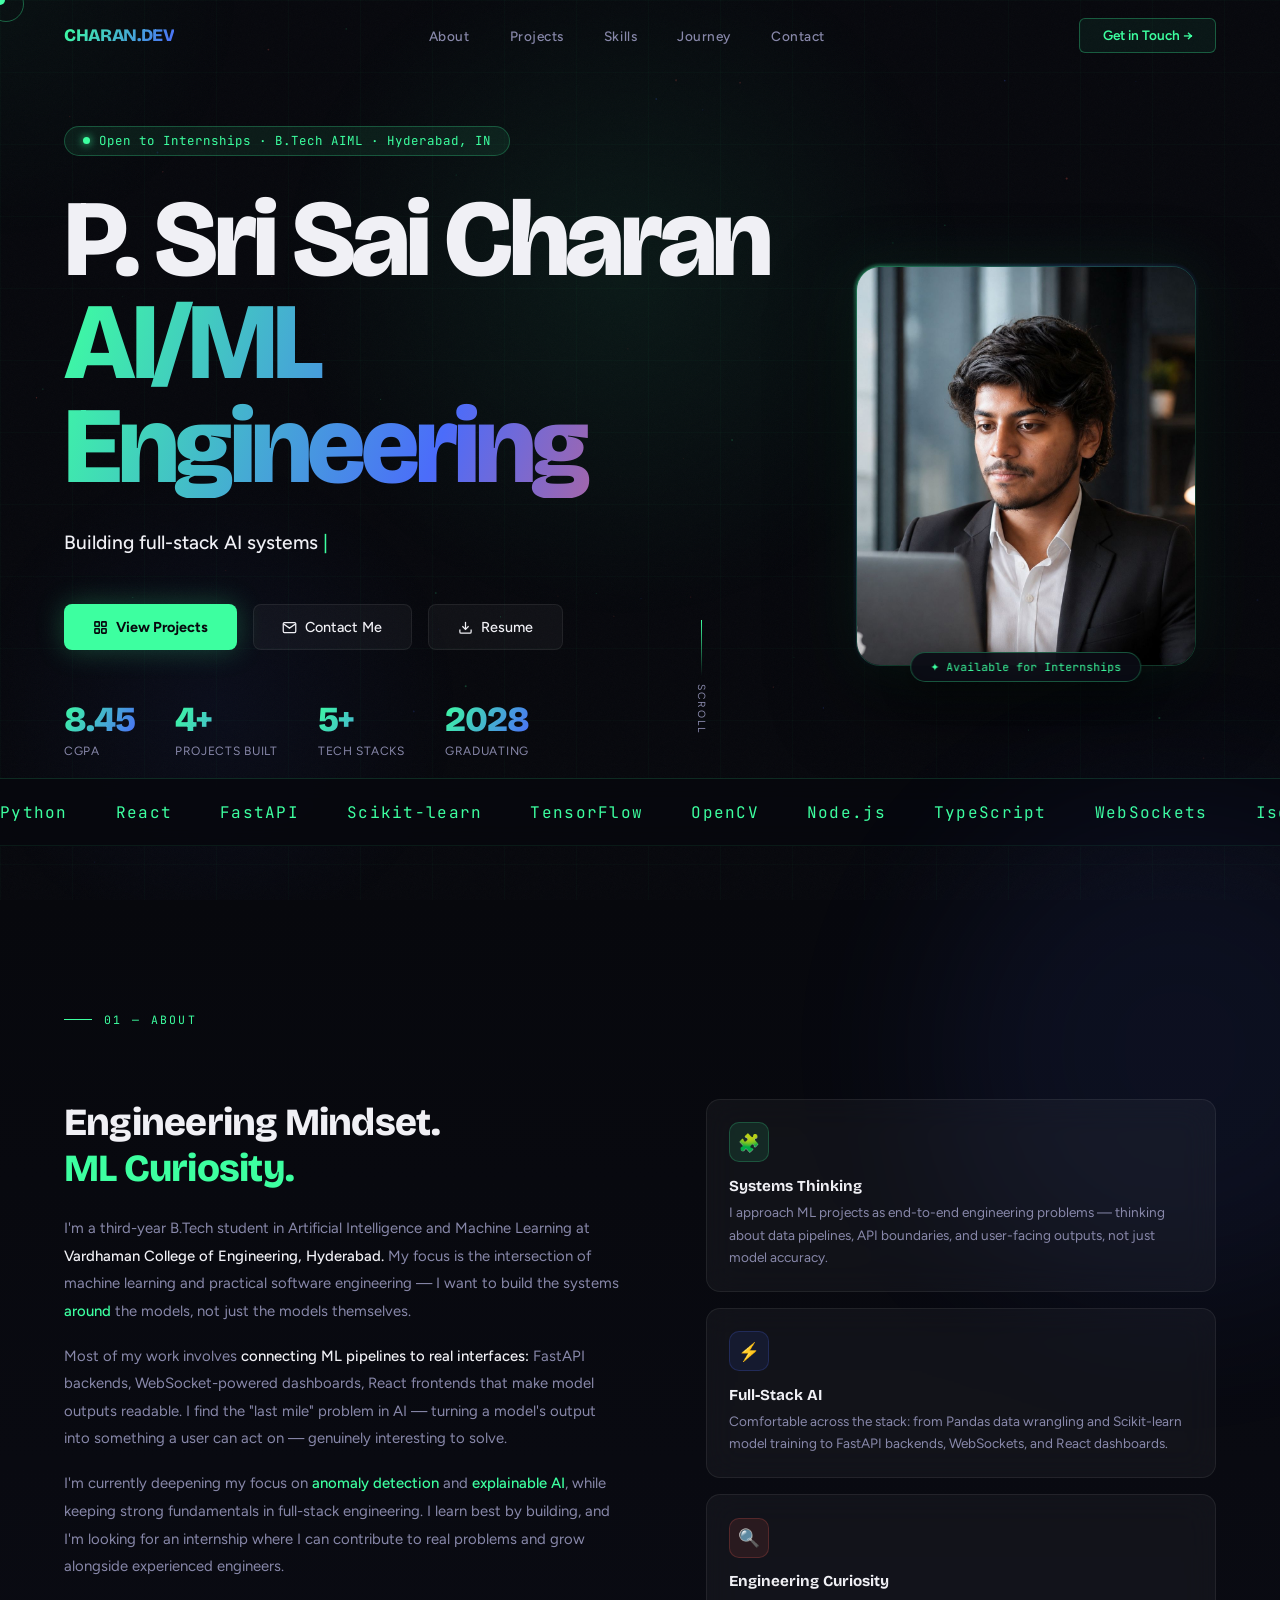
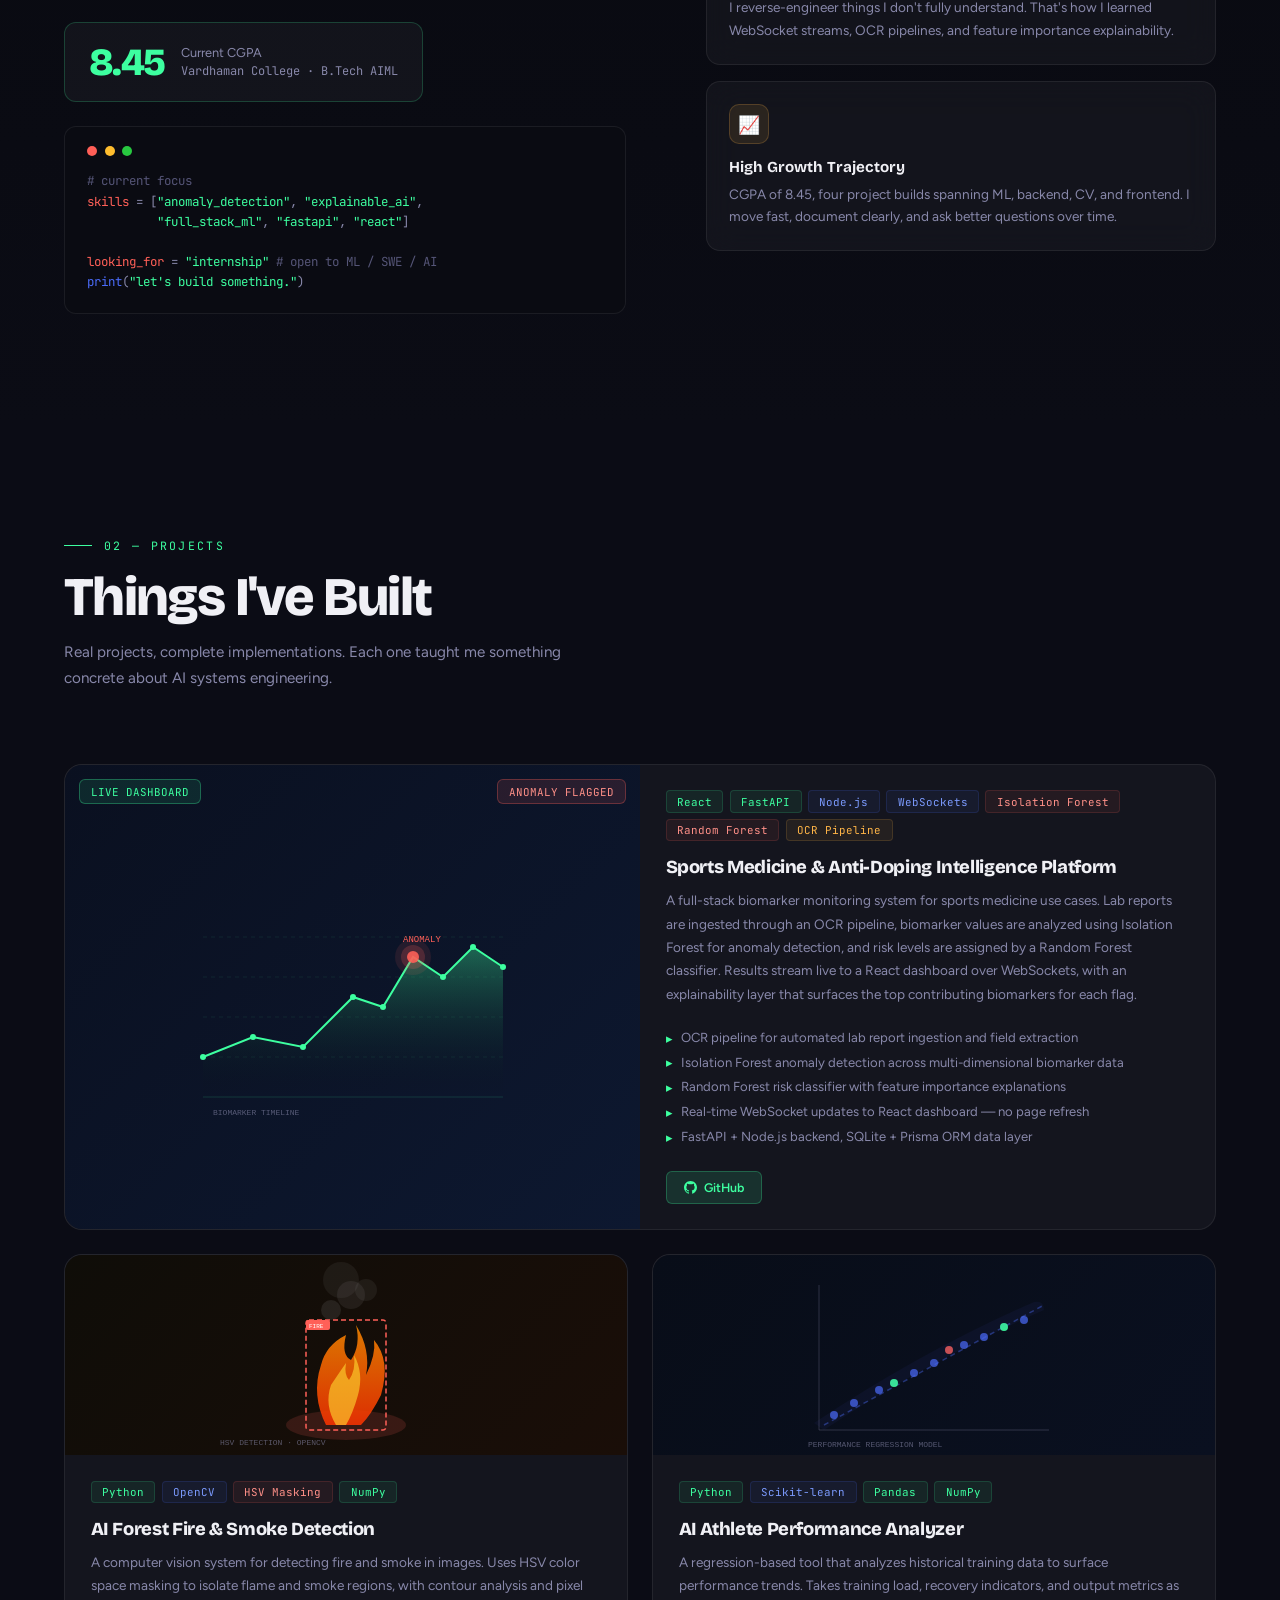
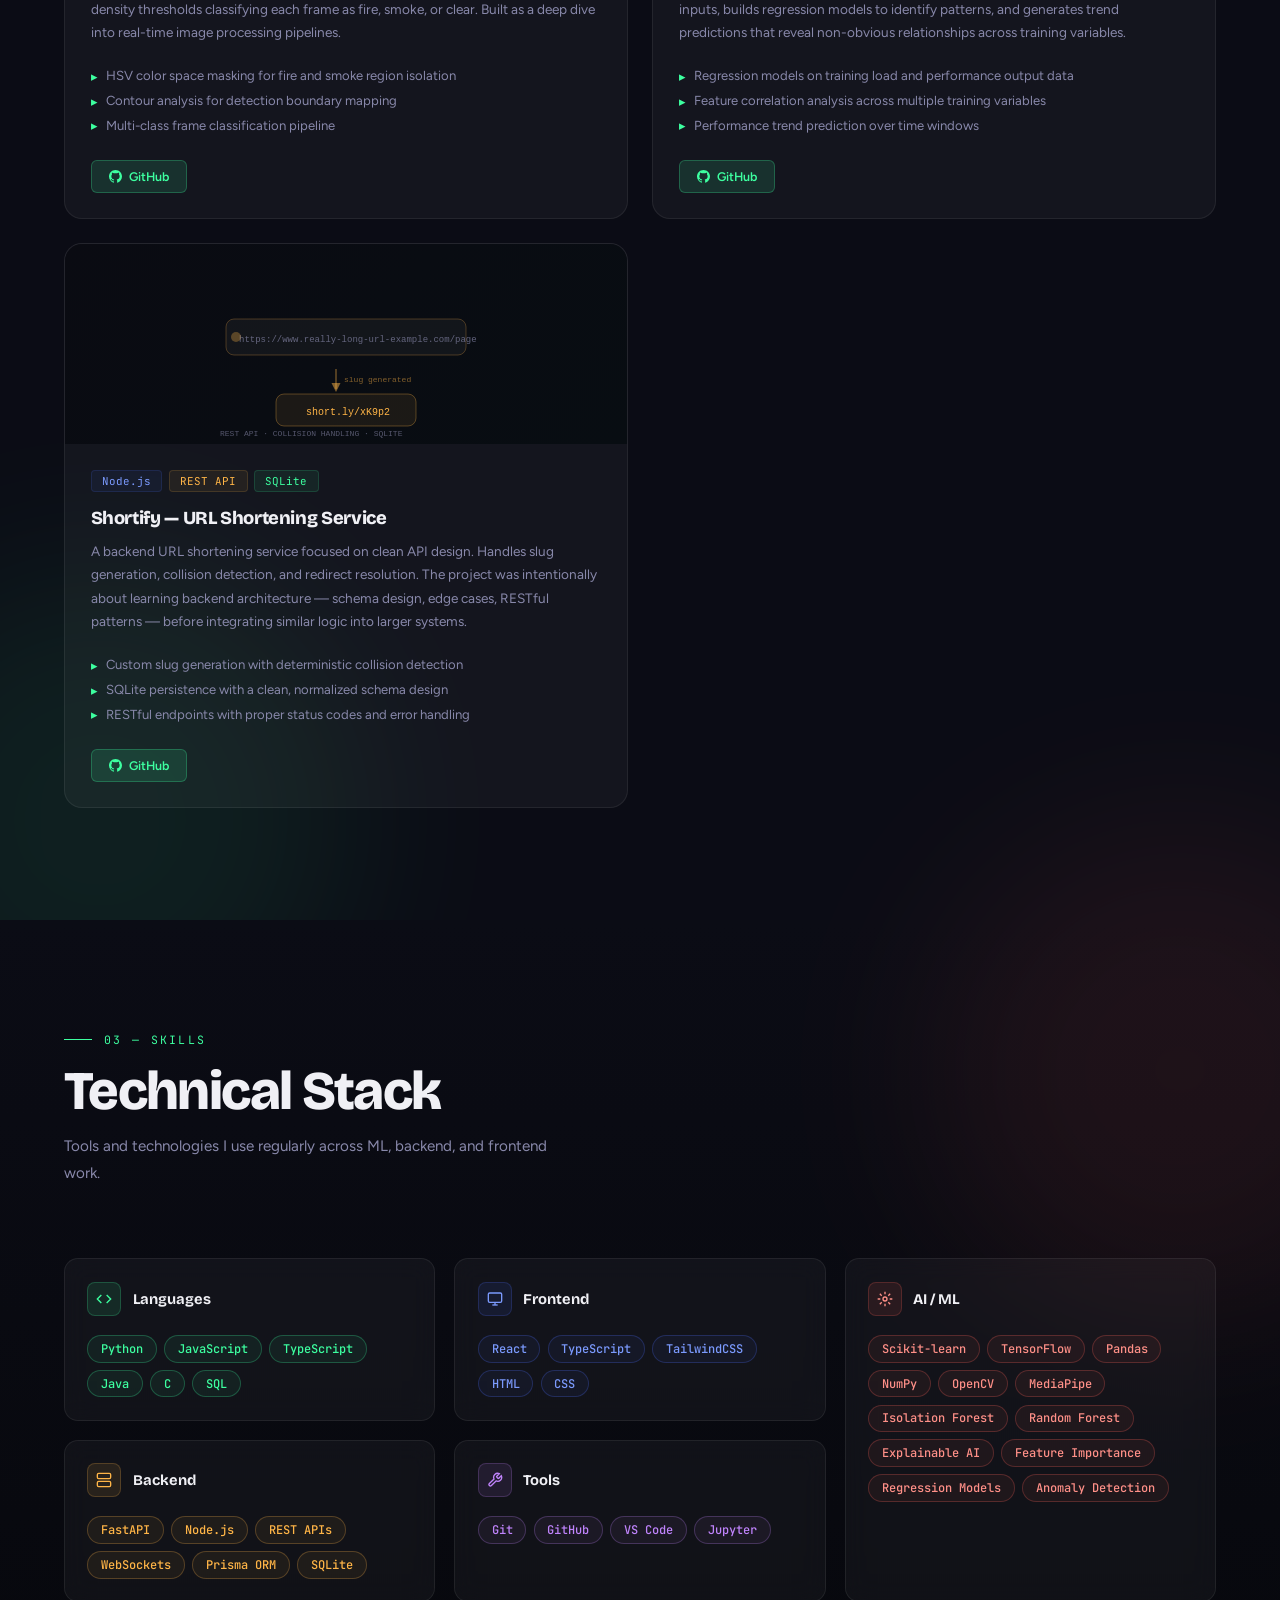
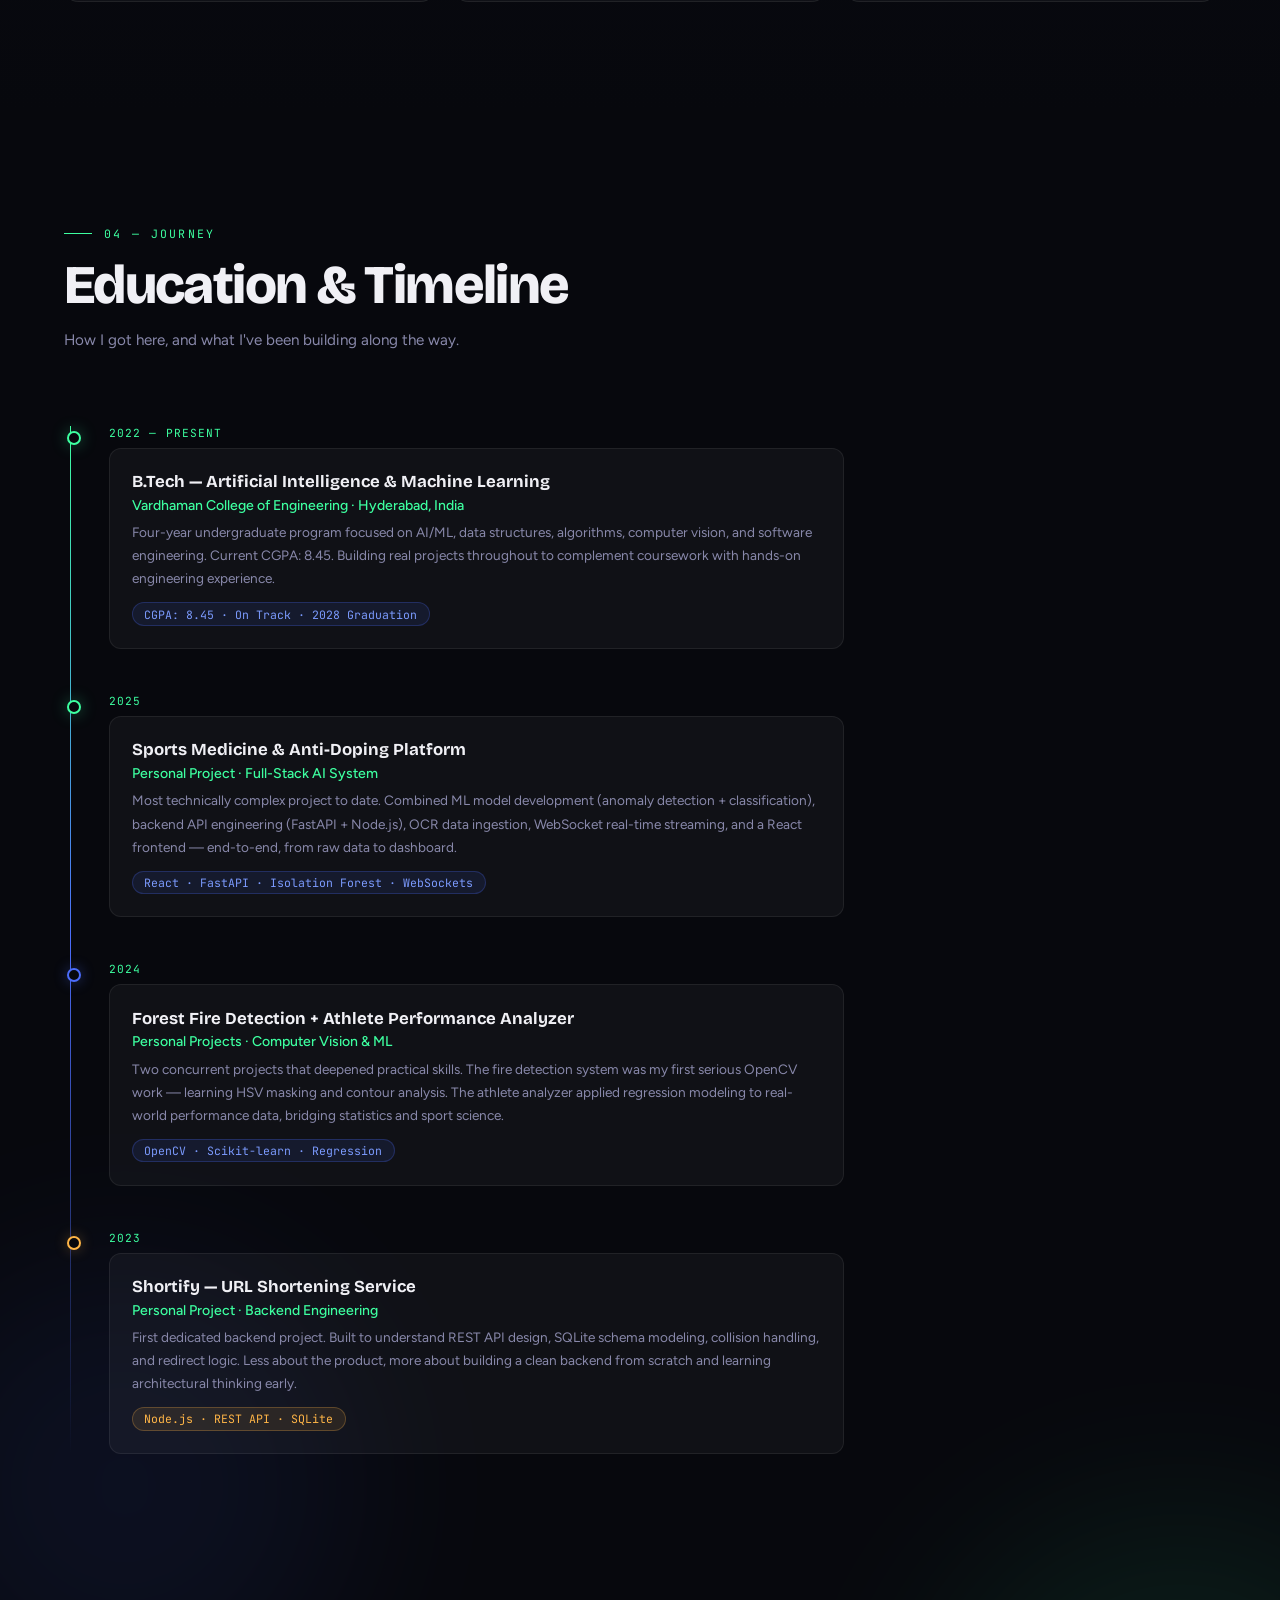
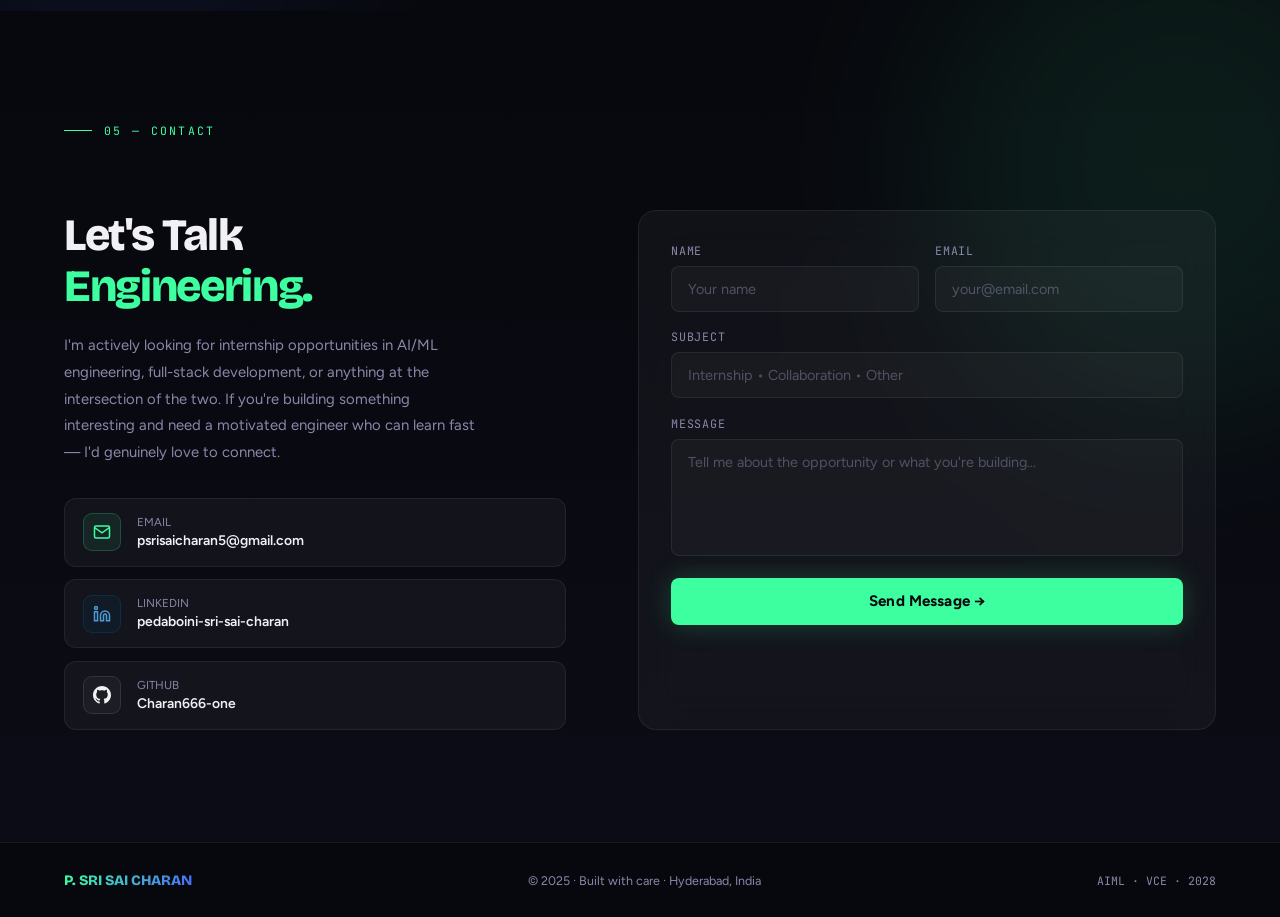
==== commit 55a92720: "Updated portfolio hero section" ====
--- a/portfolio222.html
+++ b/portfolio222.html
@@ -290,24 +290,31 @@
 /* Tech scroll marquee */
 .marquee-wrap {
   position: absolute;
-  bottom: 0;
+  bottom:  -2.5rem;
   left: 0;
   right: 0;
-  border-top: 1px solid var(--border);
+  width: 100vw;
+  margin-left: calc(-5vw);
+  border-top: 1px solid rgba(61,255,160,.15);
+  border-bottom: 1px solid rgba(61,255,160,.08);
   overflow: hidden;
-  padding: .85rem 0;
-  background: linear-gradient(to right, var(--bg) 0%, transparent 8%, transparent 92%, var(--bg) 100%);
+  padding: 1.4rem 0;
+  background: rgba(7,8,13,.85);
+  backdrop-filter: blur(12px);
   opacity: 0;
   animation: fup .8s 1.3s forwards;
-  z-index: 2;
+  z-index: 10;
 }
 .marquee-track {
   display:flex; gap:3rem; width:max-content;
   animation:marquee 28s linear infinite;
 }
 .marquee-track span {
-  font-family:var(--font-m); font-size:.72rem; color:var(--text2);
-  letter-spacing:.06em; white-space:nowrap;
+  font-family: var(--font-m);
+  font-size: 1rem;
+  color: var(--text2);
+  letter-spacing: .08em;
+  white-space: nowrap;
 }
 .marquee-track span b { color:var(--green); font-weight:400; }
 @keyframes marquee { from{transform:translateX(0)} to{transform:translateX(-50%)} }
